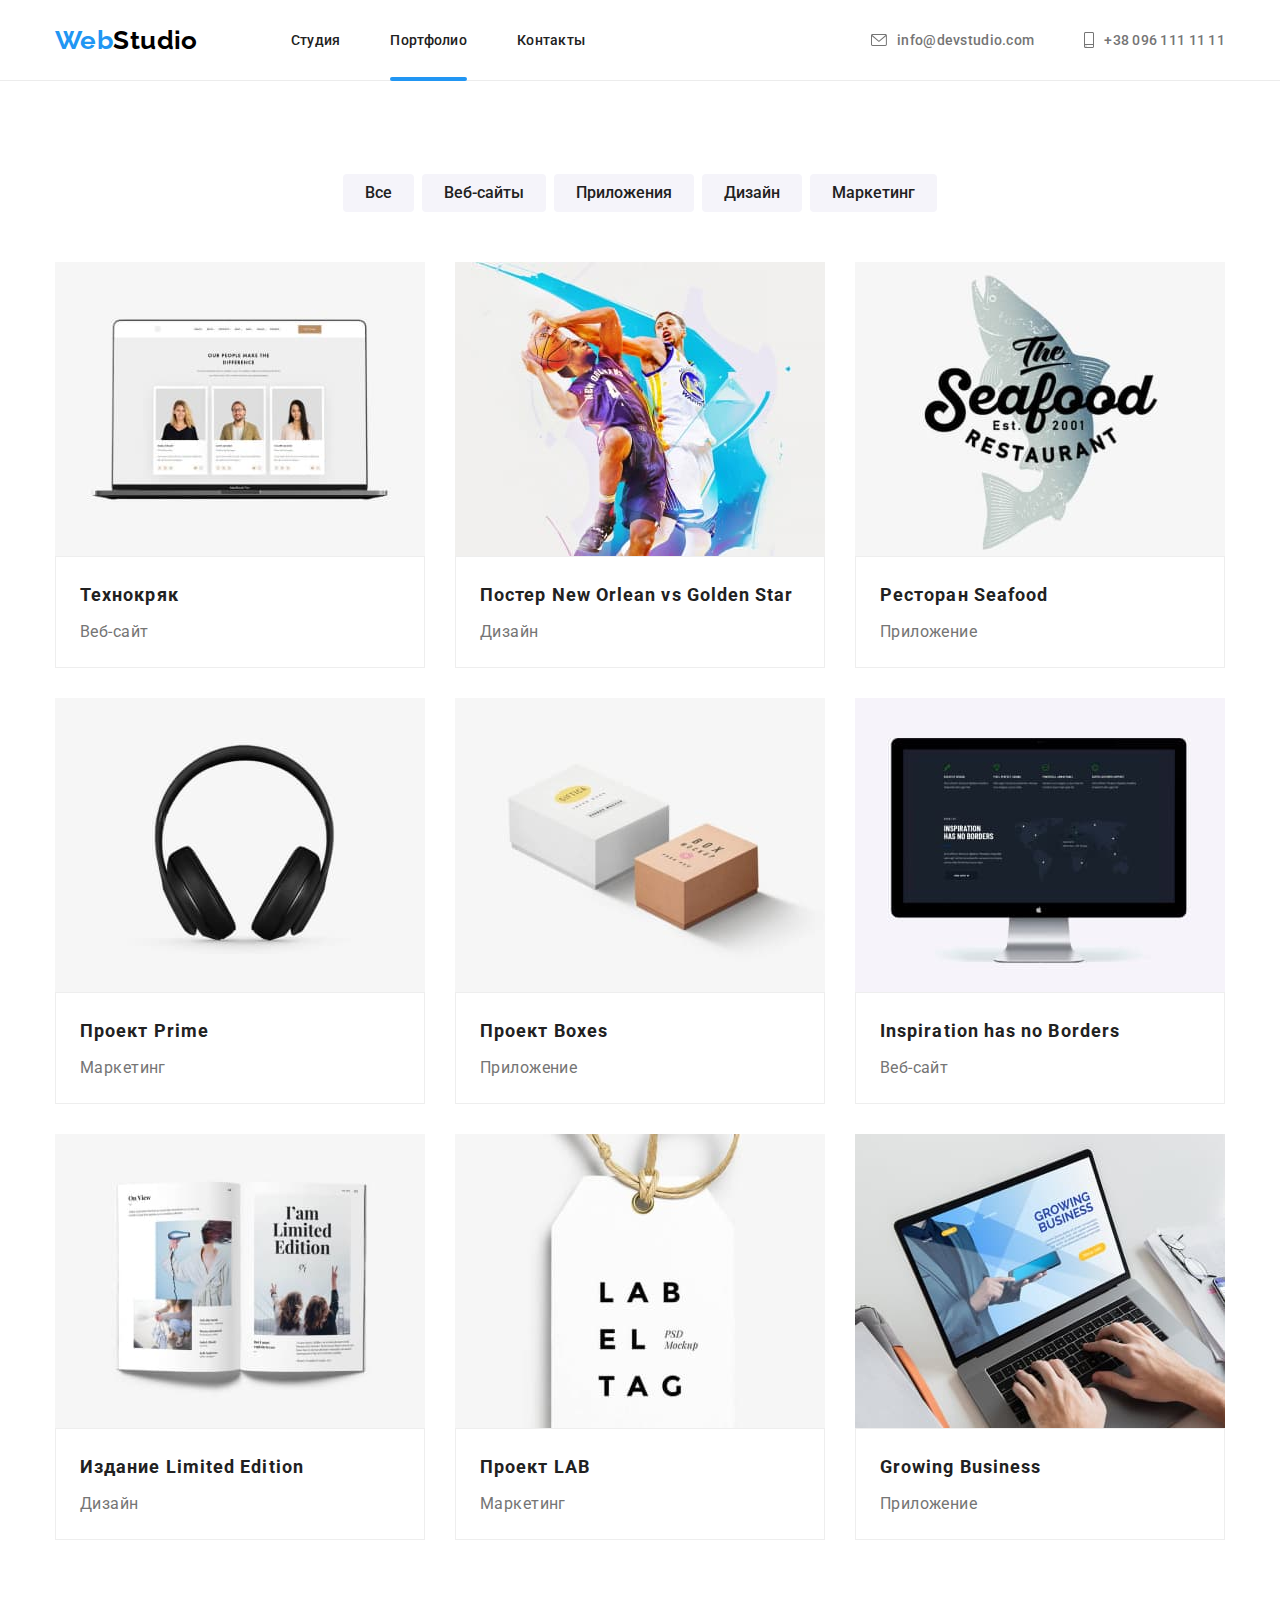
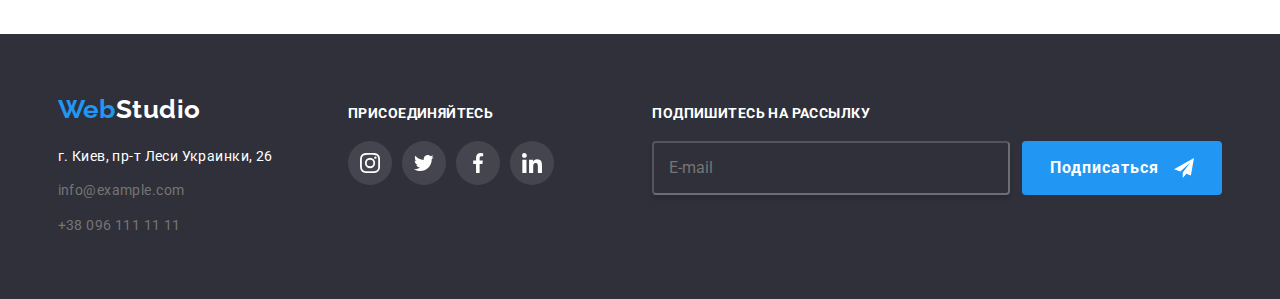
==== portfolio.html @ 6ae97735 "BEM" ====
<!DOCTYPE html>
<html lang="ru">

<head>
    <meta charset="UTF-8">
    <meta http-equiv="X-UA-Compatible" content="IE=edge">
    <meta name="viewport" content="width=device-width, initial-scale=1.0">
    <title>Портфолио</title>
    <link rel="preconnect" href="https://fonts.gstatic.com">
    <link
        href="https://fonts.googleapis.com/css2?family=Raleway:wght@700&family=Roboto:wght@400;500;700;900&display=swap"
        rel="stylesheet">
    <link rel="stylesheet"
        href="https://cdnjs.cloudflare.com/ajax/libs/modern-normalize/1.0.0/modern-normalize.min.css">
    <link rel="stylesheet" href="./css/styles.css">
</head>

<body>
    <!-- Шапка -->
    <header class="page-header">
        <div class="container page-header__container">
            <!-- Навигация -->
            <nav class="navigation">
                <!-- Логотип -->
                <a href="./index.html" class="link navigation__logo" lang="en">Web<span
                        class="navigation__logo--dark">Studio</span></a>
    
                <ul class="list navigation__list">
                    <li class="navigation__item"><a href="./index.html" class="link navigation__link">Студия</a></li>
                    <li class="navigation__item  navigation__item--current"><a href="./portfolio.html" class="link navigation__link navigation__link--curent">Портфолио</a></li>
                    <li class="navigation__item"><a href="#location" class="link navigation__link">Контакты</a></li>
                </ul>
            </nav>
    
            <ul class="list contacts">
                <li class="contacts__item">
                    <a href="mailto:info@devstudio.com" class="link contacts__link">
                        <svg class="contacts__icons" width="16" height="12">
                            <use href="./images/icons.svg#icon-envelope"></use>
                        </svg>
                        info@devstudio.com
                    </a>
                </li>
                <li class="contacts__item">
                    <a href="tel:+380961111111" class="link contacts__link">
                        <svg class="contacts__icons" width="10" height="16">
                            <use href="./images/icons.svg#icon-smartphone"></use>
                        </svg>
                        +38 096 111 11 11
                    </a>
                </li>
            </ul>
        </div>
    </header>


    <main>
        <!-- Секция проектов -->
        <Section class="section">
            <div class="container">
                <h1 class="section__title section__title--hidden">Наши проекты</h1>
                <ul class="list filter">
                    <li class="filter__item"><button type="button" class="filter__button">Все</button></li>
                    <li class="filter__item"><button type="button" class="filter__button">Веб-сайты</button></li>
                    <li class="filter__item"><button type="button" class="filter__button">Приложения</button></li>
                    <li class="filter__item"><button type="button" class="filter__button">Дизайн</button></li>
                    <li class="filter__item"><button type="button" class="filter__button">Маркетинг</button></li>
                </ul>

                <ul class="list projects">
                    <li class="projects__item">
                        <a href="#" class="link projects__link">
                            <div class="projects__container">
                                <div class="projects__card">
                                    <img class="foto" src="./images/portfolio/technokryak.jpg"
                                        alt="Веб-сайт на ноутбуке" width="370" />
                                    <div class="projects__description">
                                        <p class="projects__text">
                                            Технокряк это современная площадка распространения коронавируса. Компании
                                            используют эту
                                            платформу для цифрового шпионажа и атак на защищённые сервера конкурентов.
                                        </p>
                                    </div>
                                </div>
                                <div class="projects__presentation">
                                    <h2 class="projects__name">Технокряк</h2>
                                    <p class="projects__option">Веб-сайт</p>
                                </div>
                            </div>
                        </a>
                    </li>
                    <li class="projects__item">
                        <a href="#" class="link projects__link">
                            <div class="projects__container">
                                <div class="projects__card">
                                    <img class="foto" src="./images/portfolio/poster.jpg"
                                        alt="Два баскетболиста с мячом" width="370" />
                                    <div class="projects__description">
                                        <p class="projects__text">
                                            Задизайнили баскетбольный матч. Ну, и их сайт тоже.
                                        </p>
                                    </div>
                                </div>
                                <div class="projects__presentation">
                                    <h2 class="projects__name">Постер New Orlean vs Golden Star</h2>
                                    <p class="projects__option">Дизайн</p>
                                </div>
                            </div>
                        </a>
                    </li>
                    <li class="projects__item">
                        <a href="#" class="link projects__link">
                            <div class="projects__container">
                                <div class="projects__card">
                                    <img class="foto" src="./images/portfolio/restaurant-seafood.jpg"
                                        alt="Логотип ресторана с морепродуктами" width="370" />
                                    <div class="projects__description">
                                        <p class="projects__text">
                                            Суши. Любите суши? Нет? Мы тоже нет. Но приложение скачайте. Мы старались.
                                        </p>
                                    </div>
                                </div>
                                <div class="projects__presentation">
                                    <h2 class="projects__name">Ресторан Seafood</h2>
                                    <p class="projects__option">Приложение</p>
                                </div>
                            </div>
                        </a>
                    </li>
                    <li class="projects__item">
                        <a href="#" class="link projects__link">
                            <div class="projects__container">
                                <div class="projects__card">
                                    <img class="foto" src="./images/portfolio/project-prime.jpg" alt="Наушники"
                                        width="370" />
                                    <div class="projects__description">
                                        <p class="projects__text">
                                            Продаем наушники, музыку, звук, уши. Купите что-нибудь, пожалуйста!
                                        </p>
                                    </div>
                                </div>
                                <div class="projects__presentation">
                                    <h2 class="projects__name">Проект Prime</h2>
                                    <p class="projects__option">Маркетинг</p>
                                </div>
                            </div>
                        </a>
                    </li>
                    <li class="projects__item">
                        <a href="#" class="link projects__link">
                            <div class="projects__container">
                                <div class="projects__card">
                                    <img class="foto" src="./images/portfolio/project-boxes.jpg"
                                        alt="Две коробки, белая и коричневая" width="370" />
                                    <div class="projects__description">
                                        <p class="projects__text">
                                            Сортируем информацию по коробкам. Помогает при переезде. Также предлагаем
                                            услуги виртуальных грузчиков. Качайте наше приложение!
                                        </p>
                                    </div>
                                </div>
                                <div class="projects__presentation">
                                    <h2 class="projects__name">Проект Boxes</h2>
                                    <p class="projects__option">Приложение</p>
                                </div>
                            </div>
                        </a>
                    </li>
                    <li class="projects__item">
                        <a href="#" class="link projects__link">
                            <div class="projects__container">
                                <div class="projects__card">
                                    <img class="foto" src="./images/portfolio/inspiration-has-no-borders.jpg"
                                        alt="Веб-сайт на мониторе" width="370" />
                                    <div class="projects__description">
                                        <p class="projects__text">
                                            Тиндер для художников.
                                        </p>
                                    </div>
                                </div>
                                <div class="projects__presentation">
                                    <h2 class="projects__name">Inspiration has no Borders</h2>
                                    <p class="projects__option">Веб-сайт</p>
                                </div>
                            </div>
                        </a>
                    </li>
                    <li class="projects__item">
                        <a href="#" class="link projects__link">
                            <div class="projects__container">
                                <div class="projects__card">
                                    <img class="foto" src="./images/portfolio/limited-edition.jpg"
                                        alt="Открытая книга с изображениями" width="370" />
                                    <div class="projects__description">
                                        <p class="projects__text">
                                            Мы еще и печатаем. И печатаемся. Мы - лучшие, обращайтесь.
                                        </p>
                                    </div>
                                </div>
                                <div class="projects__presentation">
                                    <h2 class="projects__name">Издание Limited Edition</h2>
                                    <p class="projects__option">Дизайн</p>
                                </div>
                            </div>
                        </a>
                    </li>
                    <li class="projects__item">
                        <a href="#" class="link projects__link">
                            <div class="projects__container">
                                <div class="projects__card">
                                    <img class="foto" src="./images/portfolio/project-lab.jpg" alt="Бирка с логотипом"
                                        width="370" />
                                    <div class="projects__description">
                                        <p class="projects__text">
                                            Ребрендинг корпорации Амбрелла. Создаем вирусы с 1968 года. Культивируем
                                            зомби с новыми силами.
                                        </p>
                                    </div>
                                </div>
                                <div class="projects__presentation">
                                    <h2 class="projects__name">Проект LAB</h2>
                                    <p class="projects__option">Маркетинг</p>
                                </div>
                            </div>
                        </a>
                    </li>
                    <li class="projects__item">
                        <a href="#" class="link projects__link">
                            <div class="projects__container">
                                <div class="projects__card">
                                    <img class="foto" src="./images/portfolio/growing-business.jpg"
                                        alt="Печатающие руки на клавиатуре ноутбука" width="370" />
                                    <div class="projects__description">
                                        <p class="projects__text">
                                            Взращиваем бизнес. Поливаем, удобряем, пропалываем. Предлагаем весь пакет
                                            услуг по выращиванию бизнесов разных уровней сложности.
                                        </p>
                                    </div>
                                </div>
                                <div class="projects__presentation">
                                    <h2 class="projects__name">Growing Business</h2>
                                    <p class="projects__option">Приложение</p>
                                </div>
                            </div>
                        </a>
                    </li>
                </ul>
            </div>
        </Section>
    </main>

<!-- Подвал -->
<footer class="address">
    <div class="container address__container">
        <div>
            <!-- Логотип -->
            <a href="./index.html" class="address__logo address__logo--margin link" lang="en">Web<span
                    class="address__logo--light">Studio</span></a>
            <!-- Контактная информация -->
            <ul class="list address__list">
                <li class="address__item">
                    <address id="location" class="address__location">г. Киев, пр-т Леси Украинки, 26</address>
                </li>
                <li class="address__item"><a href="mailto:info@example.com"
                        class="link address__contacts">info@example.com</a></li>
                <li class="address__item"><a href="tel:+380961111111" class="link address-contacts">+38 096 111 11
                        11</a></li>
            </ul>
        </div>
        <!-- ссылки на соц-сети -->
        <div class="social-media">
            <h2 class="social-media__title">Присоединяйтесь</h2>
            <ul class="list social-web">
                <li>
                    <a href="#" class="link social-web__account social-web__account--our-media">
                        <svg class="social-web__logo">
                            <use href="./images/icons.svg#icon-instagram"></use>
                        </svg>
                    </a>
                </li>
                <li>
                    <a href="#" class="link social-web__account social-web__account--our-media">
                        <svg class="social-web__logo">
                            <use href="./images/icons.svg#icon-twitter"></use>
                        </svg>
                    </a>
                </li>
                <li>
                    <a href="#" class="link social-web__account social-web__account--our-media">
                        <svg class="social-web__logo">
                            <use href="./images/icons.svg#icon-facebook"></use>
                        </svg>
                    </a>
                </li>
                <li>
                    <a href="#" class="link social-web__account social-web__account--our-media">
                        <svg class="social-web__logo">
                            <use href="./images/icons.svg#icon-linkedin"></use>
                        </svg>
                    </a>
                </li>
            </ul>
        </div>
        <!-- подписаться -->
        <div class="our-mail">
            <h2 class="our-mail__title">Подпишитесь на рассылку</h2>
            <div class="our-mail__form">
                <input type="email" name="email-input" class="our-mail__input" placeholder="E-mail">
                <button type="submit" class="our-mail__button">Подписаться
                    <svg class="social-web__logo" width="24" height="24">
                        <use href="./images/icons.svg#icon-send"></use>
                    </svg>
                </button>
            </div>
        </div>
    </div>
</footer>
</body>

</html>
---- css/styles.css ----
:root {
  --primary-text-color: #757575;
  --title-text-color: #212121;
  --accent-text-color: #2196f3;
  --accent-page-color: #2f303a;
  --background-hero: #c4c4c4;
  --icons-color: #afb1b8;
  --white: rgba(255, 255, 255);
  --black: #000000;
  --button-color: #f5f4fa;
  --alpha-text: rgba(255, 255, 255, 0.6);
  --alpha-border: rgba(255, 255, 255, 0.3);
  --social-link-bg: rgba(255, 255, 255, 0.1);
  --border-color: #ececec;
  --button-hover-color: #188ce8;
  --border-card: #eeeeee;
  --color-overlay: rgba(47, 48, 58, 0.8);
  --background: rgba(0, 0, 0, 0.2);
  --close-border: rgba(0, 0, 0, 0.1);
  --input-border: rgba(33, 33, 33, 0.2);
  --color-card-overlay: rgba(33, 150, 243, 0.9);
  --shadow-team-card: 0px 1px 3px rgba(0, 0, 0, 0.12), 0px 1px 1px rgba(0, 0, 0, 0.14),
    0px 2px 1px rgba(0, 0, 0, 0.2);
  --shadow-button: 0px 4px 4px rgba(0, 0, 0, 0.15);
  --shadow-project: 0px 1px 1px rgba(0, 0, 0, 0.12), 0px 4px 4px rgba(0, 0, 0, 0.06),
    1px 4px 6px rgba(0, 0, 0, 0.16);
  --shadow-filter: 0px 3px 1px rgba(0, 0, 0, 0.1), 0px 1px 2px rgba(0, 0, 0, 0.08),
    0px 2px 2px rgba(0, 0, 0, 0.12);
  --modal-shadow: 0px 1px 3px rgba(0, 0, 0, 0.12), 0px 1px 1px rgba(0, 0, 0, 0.14),
    0px 2px 1px rgba(0, 0, 0, 0.2);
  --color-placeholder: rgba(117, 117, 117, 0.5);
}
/* СТИЛИ ДЛЯ ВСЕГО САЙТА */
body {
  color: var(--primary-text-color);
  font-family: Roboto, sans-serif;
  font-style: normal;
  font-weight: 400;
  font-size: 14px;
  line-height: 1.846;
  letter-spacing: 0.03em;
}

.container {
  width: 1200px;
  padding-left: 15px;
  padding-right: 15px;
  margin: 0 auto;
}

.section {
  padding-top: 94px;
  padding-bottom: 94px;
}
/* стили для ссылок */
.link {
  color: inherit;
  text-decoration: none;

  transition: color 250ms cubic-bezier(0.4, 0, 0.2, 1);
}

.link:hover,
.link:focus,
.link:active {
  color: var(--accent-text-color);
}
/* убираем маркировку списков */
.list {
  list-style: none;
  padding: 0;
  margin: 0;
}
/* задаем картинкам свойство блочных элементов */
.foto {
  display: block;
  max-width: 100%;
  height: auto;
}
/* страница студии */
/* шапка */
.page-header {
  background-color: var(--white);
  border-bottom: 1px solid var(--border-color);
}
.page-header__container,
.navigation {
  display: flex;
  align-items: center;
}
/* логотип */
.navigation__logo,
.address__logo {
  color: var(--accent-text-color);
  font-family: Raleway, sans-serif;
  font-size: 26px;
  font-weight: 700;
  line-height: 1.192;
}

.navigation__logo--dark {
  color: var(--black);
}

/* навигация и контакты */
.navigation__list {
  display: flex;
  margin-left: 93px;
}

.navigation__item:not(:first-child),
.contacts__item:not(:first-child) {
  margin-left: 50px;
}

.contacts {
  display: flex;
  margin-left: auto;
}

.navigation__link,
.contacts__link {
  font-weight: 500;
  font-size: 14px;
  line-height: 1.142;
  letter-spacing: 0.02em;
}

.navigation__link {
  display: block;
  padding-top: 32px;
  padding-bottom: 32px;

  color: var(--title-text-color);
}

.contacts__link {
  display: flex;
  align-items: center;
  padding-top: 32px;
  padding-bottom: 32px;

  color: var(--primary-text-color);
}

.contacts__icons {
  display: flex;
  margin-right: 10px;
  fill: currentColor;
}

/* подчеркиваниеи выделение страницы, на которой находится пользователь */

.navigation__link--curent:visited {
  color: var(--accent-text-color);
}

.navigation__item {
  position: relative;
}

.navigation__item--current::after {
  position: absolute;
  bottom: 0;
  margin-bottom: -1px;

  content: '';
  background-color: var(--accent-text-color);
  height: 4px;
  width: 100%;
  border-radius: 2px;
}

/* секция hero */
.hero {
  padding-top: 200px;
  padding-bottom: 200px;

  background-color: var(--background-hero);
  background-image: linear-gradient(to right, rgba(47, 48, 58, 0.4), rgba(47, 48, 58, 0.4)),
    url(../images/background.jpg);
  margin-left: auto;
  margin-right: auto;
  min-height: 600px;
  max-width: 1600px;
  background-repeat: no-repeat;
  background-position: center;
  background-size: cover;
}

.hero__container {
  display: flex;
  flex-direction: column;
  align-items: center;
}

/* заголовок */
.hero__title {
  color: var(--white);
  font-weight: 900;
  font-size: 44px;
  line-height: 1.364;
  text-align: center;
  letter-spacing: 0.06em;
  text-transform: uppercase;
  margin-top: 0;
  margin-bottom: 30px;
}

/* центрируем текст */
.section__title {
  text-align: center;
}

/* кнопка "заказать услугу */
.hero__button,
.modal__submit-button {
  background-color: var(--accent-text-color);
  color: var(--white);
  font-family: inherit;
  font-weight: 700;
  font-size: 16px;
  line-height: 1.875;
  letter-spacing: 0.06em;
  border: 0;
  border-radius: 4px;
  padding: 10px 32px;
  cursor: pointer;
  box-shadow: none;

  transition: background-color 250ms cubic-bezier(0.4, 0, 0.2, 1),
    box-shadow 250ms cubic-bezier(0.4, 0, 0.2, 1);
}

.hero__button:hover,
.hero__button:focus,
.modal__submit-button:hover,
.modal__submit-button:focus {
  background-color: var(--button-hover-color);
  box-shadow: var(--shadow-button);
}

/* секция особенности */

/* скрытый заголовок */
.section__title--hidden:not(:focus):not(:active) {
  width: 1px;
  height: 1px;
  margin: -1px;
  border: 0;
  padding: 0;
  white-space: nowrap;
  clip-path: inset(100%);
  clip: rect(0 0 0 0);
  overflow: hidden;
}

.features {
  display: flex;
}

.features__item:not(:first-child) {
  margin-left: 30px;
}

.features__background {
  height: 120px;
  background-color: var(--button-color);
  display: flex;
  align-items: center;
  justify-content: center;
  margin-bottom: 30px;
}

.features__icon {
  width: 70px;
}

/* цвет выделенного текста*/
.features__name,
.section__title,
.team__member,
.projects__name {
  color: var(--title-text-color);
}

/* заголовки особенностей*/
.features__name {
  font-weight: 700;
  font-size: 14px;
  line-height: 1.142;
  text-transform: uppercase;
  margin-top: 0;
  margin-bottom: 10px;
}

/* текст особенностей */
.features__text {
  font-size: 14px;
  line-height: 1.714;
  margin: 0;
}

/* секция скиллов */
.skills {
  padding-top: 0;
}

.section__title {
  font-weight: 700;
  font-size: 36px;
  line-height: 1.167;
  margin-top: 0;
  margin-bottom: 50px;
  padding-top: 0;
}

.skills__list {
  display: flex;
  justify-content: space-between;
}

.skills__item {
  position: relative;
}

.skills__kind-of-app {
  position: absolute;
  bottom: 0;
  display: flex;
  justify-content: center;
  align-items: center;
  width: 100%;
  height: 70px;
  background-color: var(--color-overlay);
}

.skills__text {
  color: var(--white);
  font-weight: 700;
  font-size: 14px;
  line-height: 1.142;
  letter-spacing: 0.03em;
  text-transform: uppercase;
}

/* секция наша команда*/
.team {
  background-color: var(--button-color);
}

.team__title {
  margin-bottom: 50px;
}

.team__cards {
  display: flex;
  flex-direction: column;
}

.team__list,
.social-web,
.clientage {
  display: flex;
  justify-content: space-between;
}

.team__card {
  background-color: var(--white);
  box-shadow: var(--shadow-team-card);
  border-radius: 0px 0px 4px 4px;
}

.team__member-card {
  padding: 30px;
}

.team__profession,
.team__member {
  font-size: 16px;
  line-height: 1.187;
  text-align: center;
}

.team__member {
  font-weight: 500;
  margin-top: 0;
  margin-bottom: 10px;
}

.team__profession {
  margin-top: 0;
  margin-bottom: 16px;
}

/* ссылки на соц-сети сотрудников */

.social-web__account {
  display: flex;
  justify-content: center;
  align-items: center;
  height: 44px;
  width: 44px;
  border-radius: 50%;
  color: var(--icons-color);

  transition: background-color 250ms cubic-bezier(0.4, 0, 0.2, 1),
    color 250ms cubic-bezier(0.4, 0, 0.2, 1);
}

.social-web__logo {
  width: 20px;
  height: 20px;
  fill: currentColor;
}

.social-web__account:hover,
.social-web__account:focus {
  background-color: var(--accent-text-color);
  color: var(--white);
}

/* наши клиенты */

.client {
  display: flex;
  align-items: center;
  justify-content: center;
  border: 1px solid var(--icons-color);
  width: 170px;
  height: 92px;
  color: var(--icons-color);

  transition: border 250ms cubic-bezier(0.4, 0, 0.2, 1), color 250ms cubic-bezier(0.4, 0, 0.2, 1);
}

.client__icon {
  fill: currentColor;
}

.client:hover,
.client:focus {
  border: 1px solid var(--accent-text-color);
  color: var(--accent-text-color);
}

/* подвал */
.address {
  background-color: var(--accent-page-color);
  padding-top: 60px;
  padding-bottom: 60px;
}

.address__logo--margin {
  display: block;
  margin-bottom: 20px;
}

.address__logo--light {
  color: var(--white);
}

.address__container {
  display: flex;
  align-items: baseline;
  justify-content: space-around;
}

.address__item:not(:last-child) {
  margin-bottom: 9px;
}

.address__location,
.address__contacts {
  font-style: normal;
  font-size: 14px;
  line-height: 1.714;
}

.address__location {
  color: var(--white);
}

.address__contacts {
  color: var(--alpha);
}

/* ссылки на соц-сети */

.social-media {
  width: 206px;
  margin-left: 70px;
}

.social-media__title,
.our-mail__title {
  color: var(--white);
  margin-top: 0;
  margin-bottom: 20px;
  font-weight: 700;
  font-size: 14px;
  line-height: 1.142;
  text-transform: uppercase;
}

.social-web__account--our-media {
  background-color: var(--social-link-bg);
  color: var(--white);
}

.our-mail {
  width: 570px;
  margin-left: 93px;
}

.our-mail__form {
  display: flex;
}

.our-mail__input {
  width: 358px;
  margin-right: 12px;
  border-radius: 4px;
  padding: 15px;

  font-size: 16px;
  line-height: 1.25;

  color: var(--alpha);
  border-color: var(--alpha-border);
  background-color: var(--accent-page-color);
  box-shadow: 0px 4px 4px rgba(0, 0, 0, 0.15);
}

.our-mail__button {
  display: flex;
  justify-content: space-between;
  align-items: center;
  padding: 10px 28px;
  width: 200px;

  font-family: inherit;
  font-weight: 700;
  font-size: 16px;
  line-height: 1.875;
  letter-spacing: 0.06em;

  border-radius: 4px;
  color: var(--white);
  background-color: var(--accent-text-color);
  border: 0;
  box-shadow: none;

  transition: box-shadow 250ms cubic-bezier(0.4, 0, 0.2, 1);
}

.our-mail__button:hover,
.our-mail__button:focus {
  box-shadow: var(--shadow-button);
  cursor: pointer;
}

/* страница портфолио */

/* кнопки */
.filter {
  display: flex;
  justify-content: center;
  margin-bottom: 50px;
}

.filter__item:not(:first-child) {
  margin-left: 8px;
}

.filter__button {
  color: var(--title-text-color);
  background-color: var(--button-color);
  font-family: inherit;
  font-weight: 500;
  font-size: 16px;
  line-height: 1.625;
  text-align: center;
  border: 0;
  border-radius: 4px;
  padding: 6px 22px;
  cursor: pointer;

  transition: background-color 250ms cubic-bezier(0.4, 0, 0.2, 1),
    color 250ms cubic-bezier(0.4, 0, 0.2, 1), box-shadow 250ms cubic-bezier(0.4, 0, 0.2, 1);
}

.filter__button:hover,
.filter__button:focus {
  background-color: var(--accent-text-color);
  color: var(--white);
  box-shadow: var(--shadow-filter);
}

.projects {
  display: flex;
  flex-wrap: wrap;
  margin-left: -30px;
  margin-top: -30px;
}

.projects__item {
  flex-basis: calc(100% / 3 - 30px);

  margin-left: 30px;
  margin-top: 30px;
}

.projects__container {
  transition: box-shadow 250ms cubic-bezier(0.4, 0, 0.2, 1),
    cursor 250ms cubic-bezier(0.4, 0, 0.2, 1);
}

.projects__link:hover .projects__container,
.projects__link:focus .projects__container {
  box-shadow: var(--shadow-project);
  cursor: pointer;
}

.projects__presentation {
  border: 1px solid var(--border-card);
  background-color: var(--white);
  padding: 20px 24px;
}

.projects__name {
  font-weight: 700;
  font-size: 18px;
  line-height: 2;
  letter-spacing: 0.06em;
  margin-top: 0;
  margin-bottom: 4px;
}

.projects__option {
  font-size: 16px;
  line-height: 1.875;
  margin-top: 0;
  margin-bottom: 0;
  color: var(--primary-text-color);
}

.projects__card {
  position: relative;
  overflow: hidden;
}

.projects__description {
  position: absolute;
  top: 0;
  left: 0;
  width: 100%;
  height: 100%;
  padding: 63px 24px;
  background-color: var(--color-card-overlay);

  opacity: 0;
  transform: translateY(100%);

  transition: transform 250ms cubic-bezier(0.4, 0, 0.2, 1),
    opacity 250ms cubic-bezier(0.4, 0, 0.2, 1);
}

.projects__link:hover .projects__description,
.projects__link:focus .projects__description {
  overflow: auto;
  opacity: 1;
  transform: translateY(0);
}

.projects__text {
  font-size: 18px;
  line-height: 1.556;
  color: var(--white);
}

.backdrop {
  position: fixed;
  top: 0;
  left: 0;
  width: 100%;
  height: 100%;
  background-color: var(--background);
  opacity: 1;

  transition: opacity 250ms cubic-bezier(0.4, 0, 0.2, 1);
}

.backdrop.is-hidden {
  opacity: 0;
  pointer-events: none;
}

.backdrop.is-hidden .modal {
  transform: translate(-50%, -50%) scale(0.8);
}

.modal {
  position: absolute;
  top: 50%;
  left: 50%;
  transform: translate(-50%, -50%) scale(1);
  width: 528px;
  border-radius: 4px;
  padding: 40px;
  background-color: var(--white);
  box-shadow: var(--modal-shadow);

  transition: tranform 250ms cubic-bezier(0.4, 0, 0.2, 1);
}

.modal__button {
  position: absolute;
  top: 8px;
  right: 8px;
}

.close {
  display: flex;
  align-items: center;
  justify-content: center;
  width: 30px;
  height: 30px;
  border-radius: 50%;
  border: 1px solid var(--close-border);
  background-color: var(--white);

  transition: background-color 250ms cubic-bezier(0.4, 0, 0.2, 1),
    fill 250ms cubic-bezier(0.4, 0, 0.2, 1);
}

.close:hover,
.close:focus {
  cursor: pointer;
  fill: var(--accent-text-color);
}

.form {
  position: relative;
  display: flex;
  flex-direction: column;
}

.form__list:last-child {
  margin-bottom: 20px;
}

.form__item {
  display: flex;
  flex-direction: column;
  font-size: 12px;
  line-height: 1.167;
  letter-spacing: 0.01em;
}

.form__item:not(:last-child) {
  margin-bottom: 10px;
}

.form__icon-position {
  position: relative;
}

.form__user-text {
  height: 40px;
  width: 100%;
  padding: 12px 11px;
  padding-left: 42px;
  border: 1px solid var(--input-border);
  border-radius: 4px;
}

.form__icon {
  position: absolute;
  top: 50%;
  left: 12px;
  transform: translateY(-50%);
}

.form__comment {
  height: 120px;
  padding: 12px 16px;
  border: 1px solid var(--input-border);
  border-radius: 4px;
  resize: none;
}

.form__comment::placeholder {
  color: var(--color-placeholder);
  font-size: 14px;
  line-height: 1.142;
  letter-spacing: 0.01em;
}

.form__user-text:focus,
.form__user-text:hover,
.form__comment:focus,
.form__comment:hover {
  cursor: pointer;
  border-color: var(--accent-text-color);
  outline: none;
}

.form__user-text:focus + .form__icon,
.form__user-text:hover + .form__icon {
  fill: var(--accent-text-color);
}

.form__title {
  margin-top: 0;
  margin-bottom: 12px;
  font-weight: 700;
  font-size: 20px;
  line-height: 1.15;
  text-align: center;
  letter-spacing: 0.03em;
  color: var(--title-text-color);
}

.form-button {
  padding: 10px 55px;
  box-shadow: var(--shadow-button);
}

.agreement {
  display: flex;
  align-items: center;
  justify-content: center;
  margin-bottom: 30px;
  font-size: 14px;
  line-height: 1.714;
  letter-spacing: 0.03em;
  cursor: pointer;
}

.agreement__checkbox {
  position: absolute;
  width: 1px;
  height: 1px;
  margin: -1px;
  border: 0;
  padding: 0;
  clip: rect(0 0 0 0);
  overflow: hidden;
}

.agreement__icon {
  display: inline-block;
  margin-right: 7px;

  border: 2px solid var(--title-text-color);
  border-radius: 2px;
  background-color: var(--white);
  background-origin: border-box;

  transition: background-color 250ms cubic-bezier(0.4, 0, 0.2, 1);
}

.agreement__checkbox:checked ~ .agreement__icon {
  background-color: var(--accent-text-color);
  border-color: var(--accent-text-color);
}

.agreement__link {
  text-decoration-line: underline;
  color: var(--accent-text-color);
  font-size: 14px;
  line-height: 1.714;
  letter-spacing: 0.03em;
}

.modal__form-submit {
  display: flex;
  align-content: center;
  justify-content: center;
}
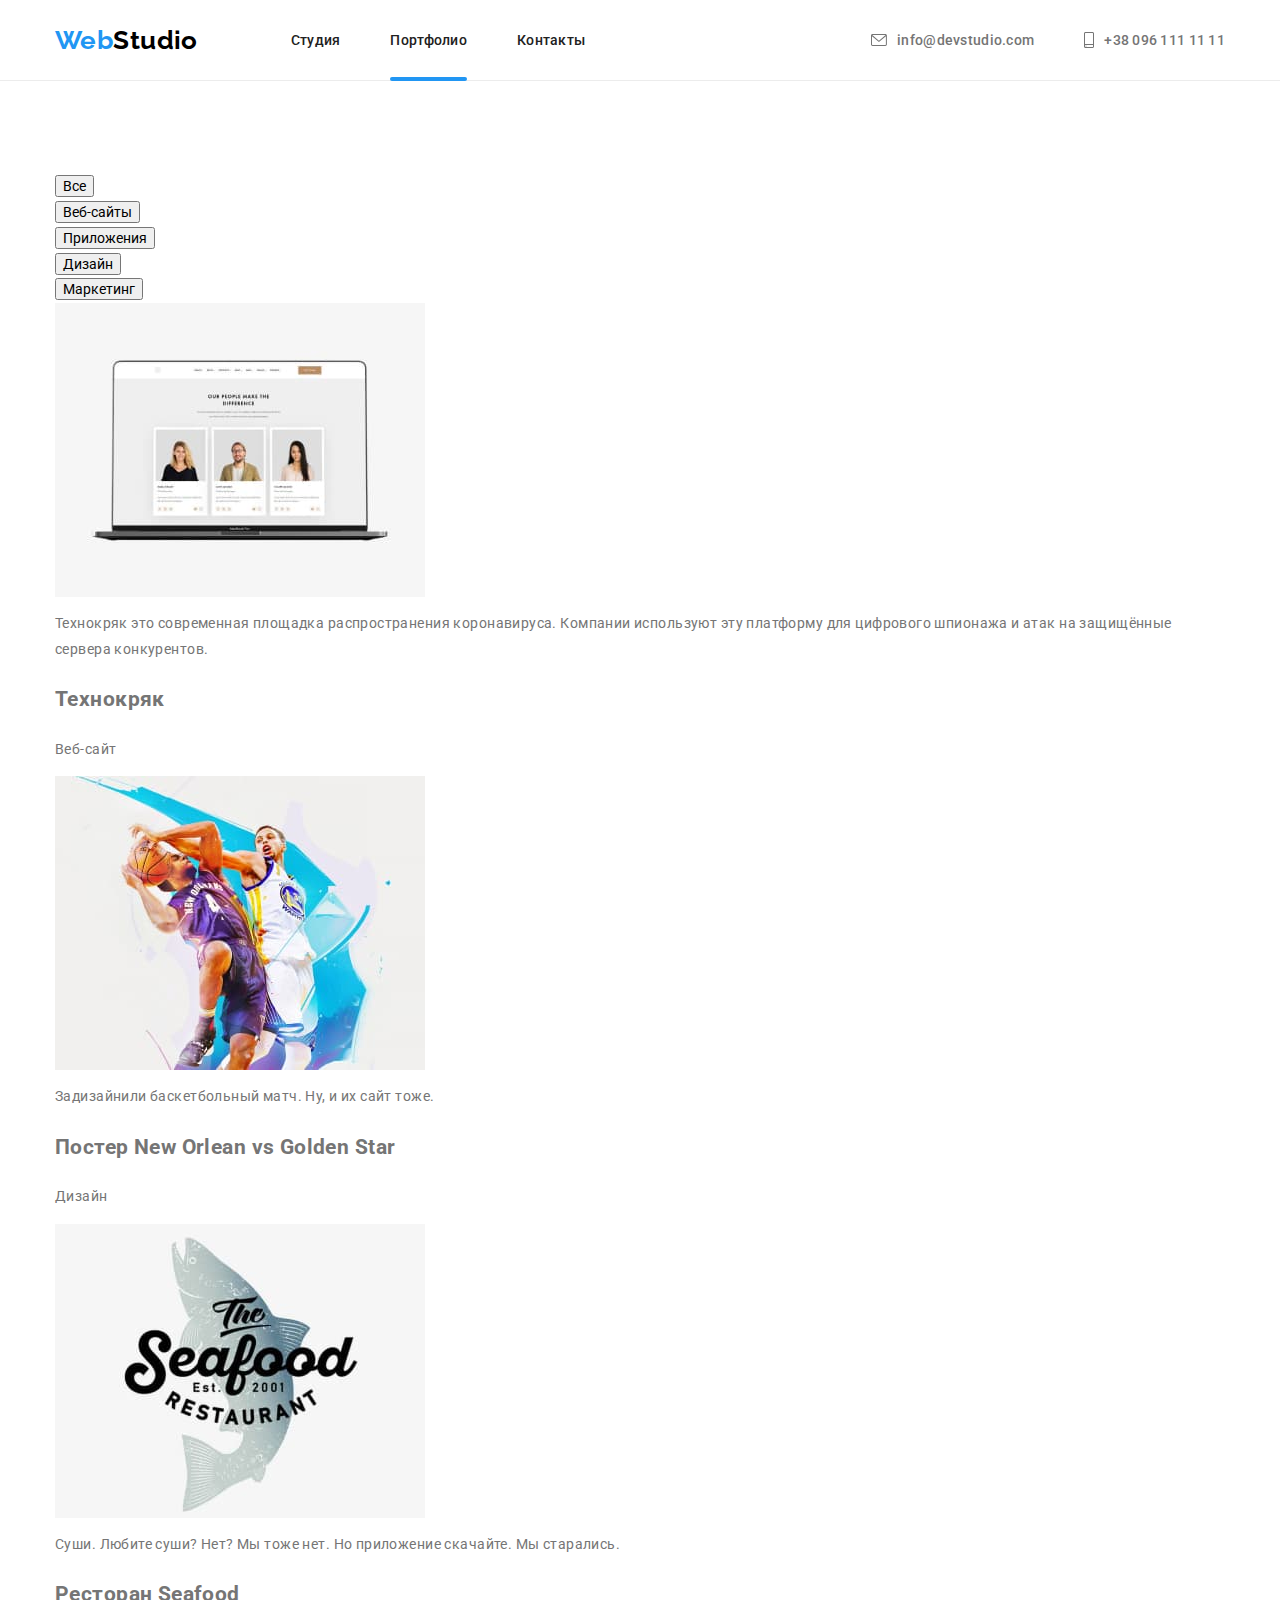
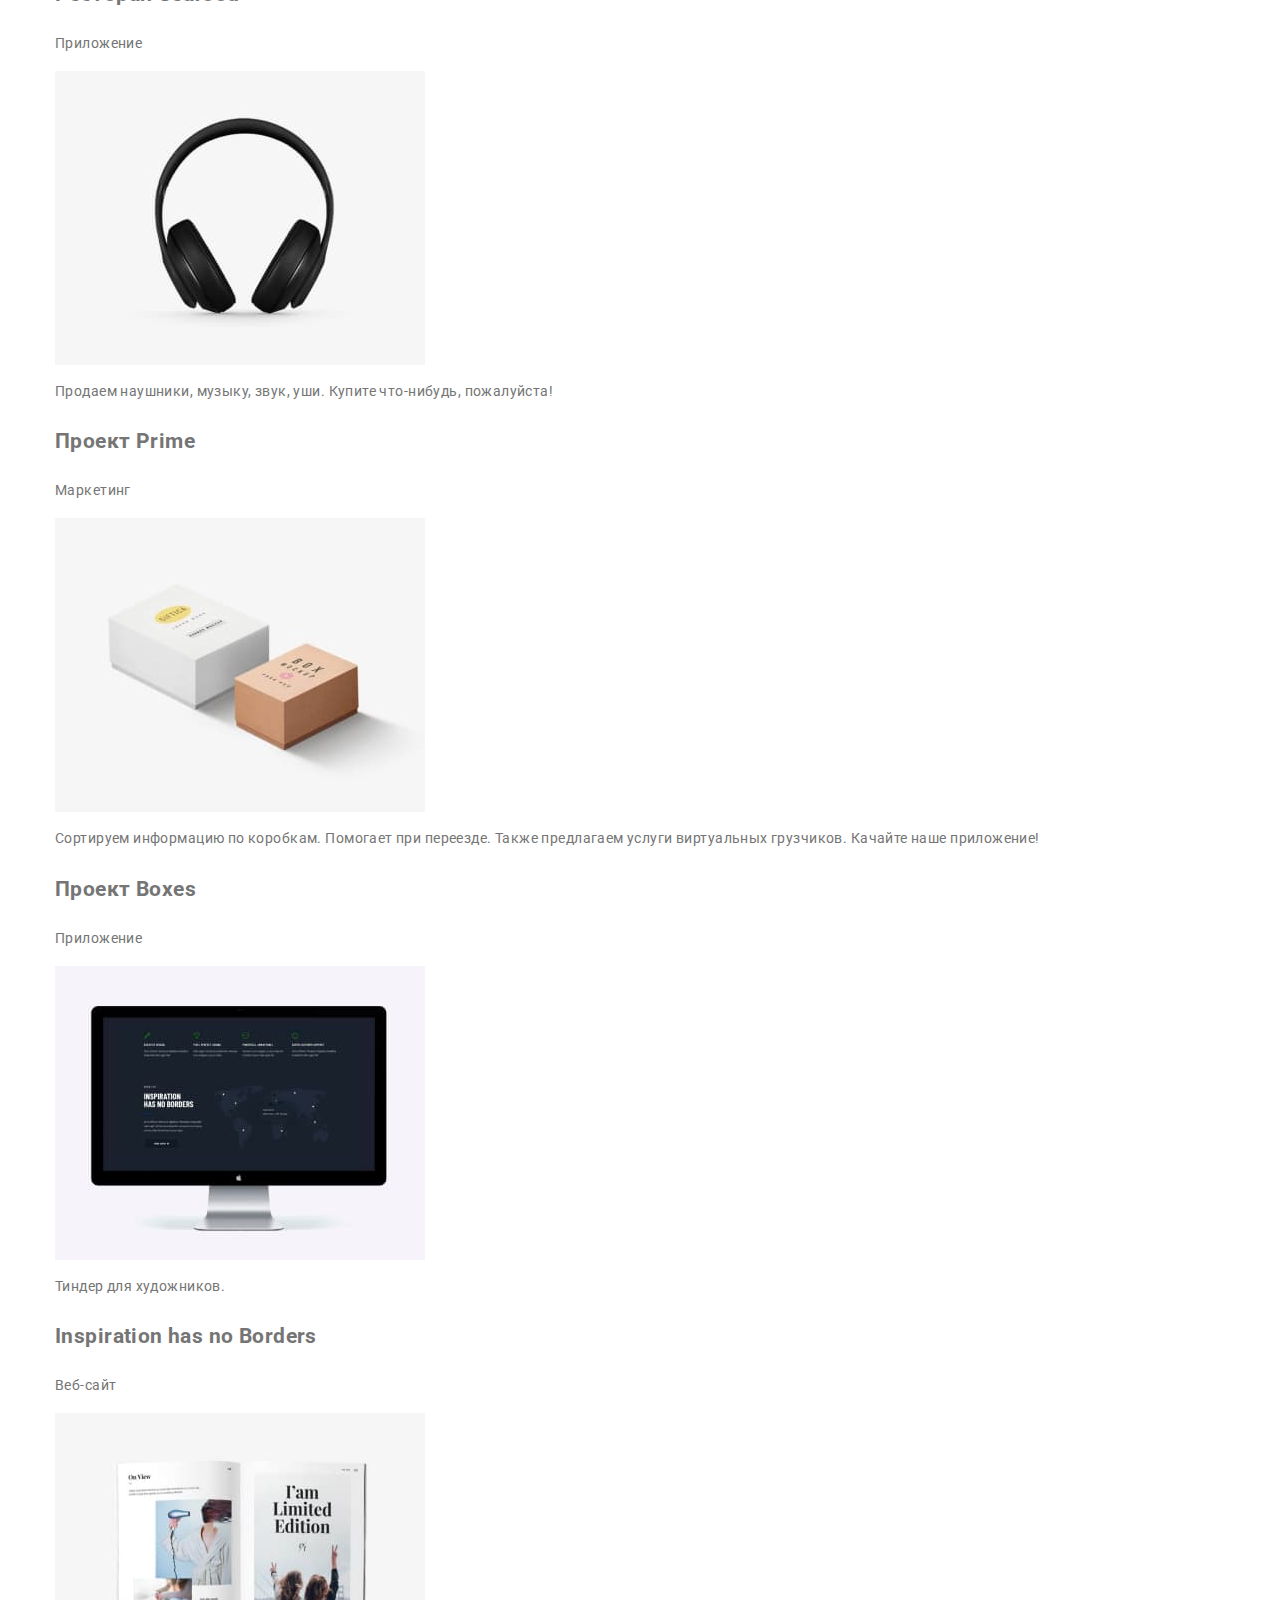
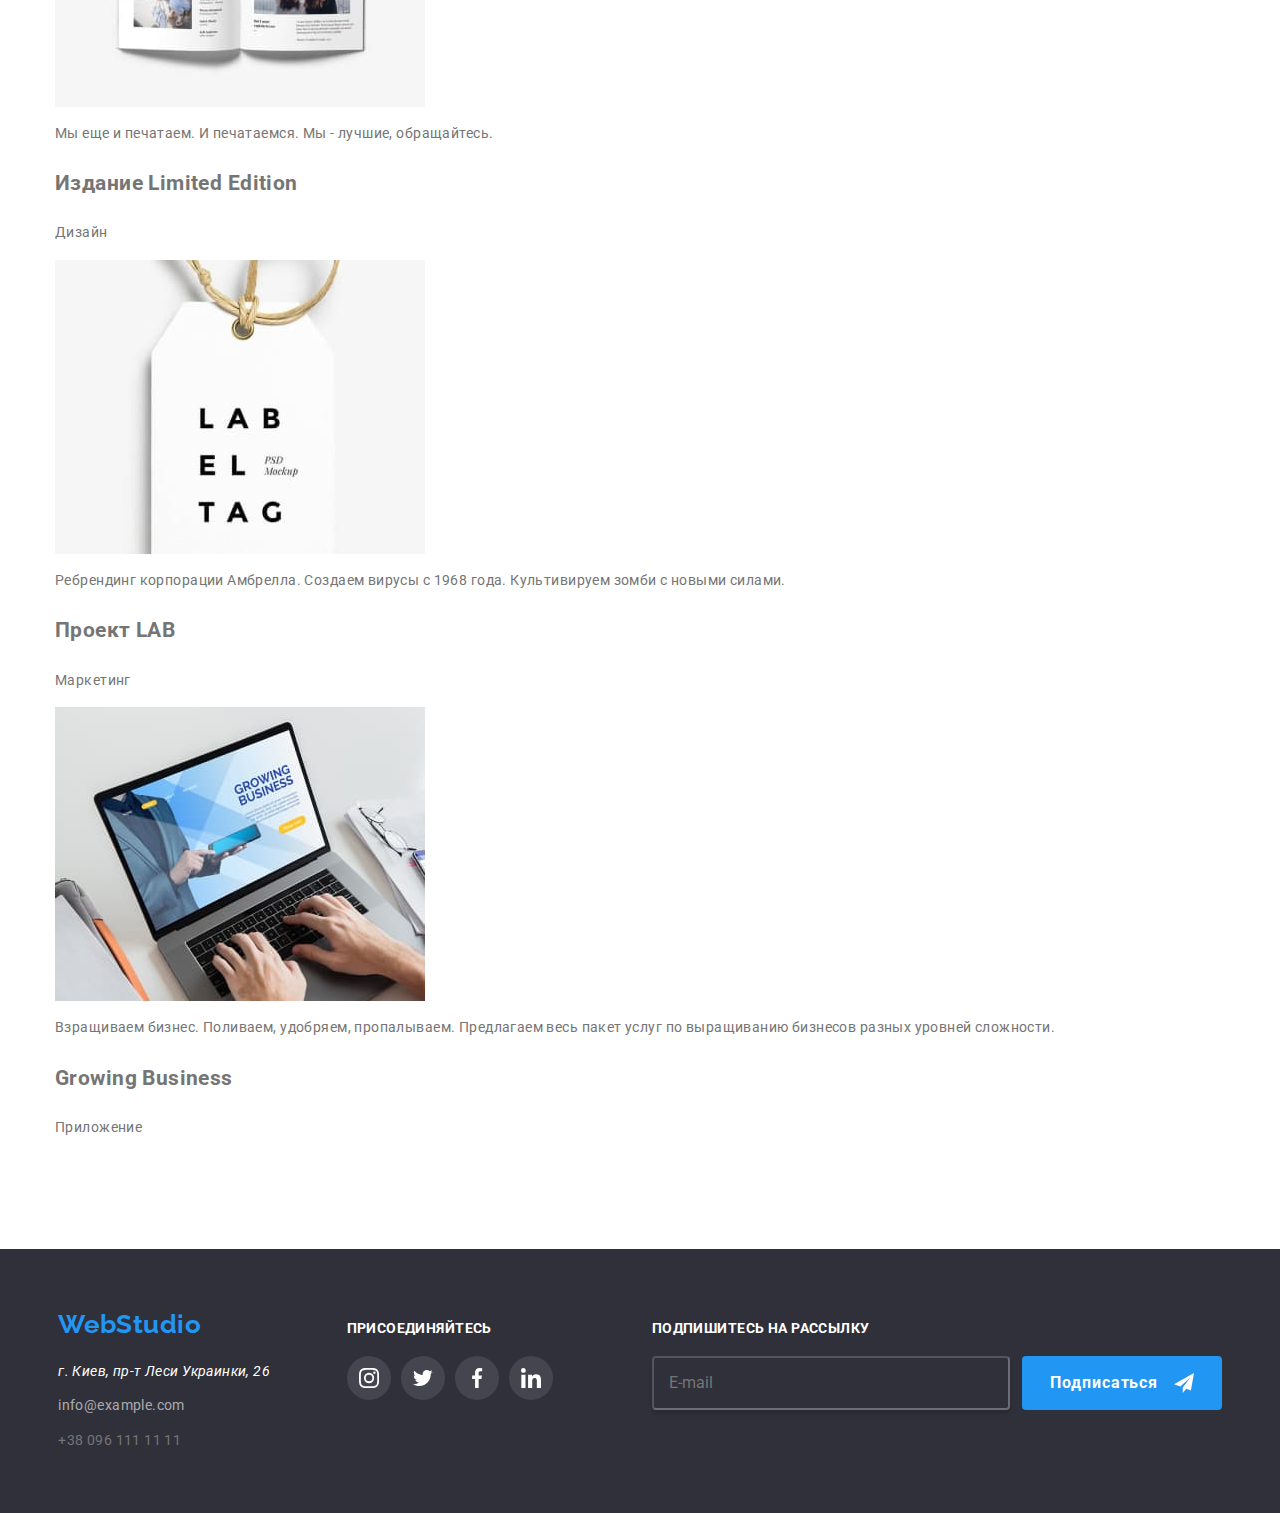
==== commit cd154e92: "sass_index" ====
--- a/portfolio.html
+++ b/portfolio.html
@@ -12,7 +12,7 @@
         rel="stylesheet">
     <link rel="stylesheet"
         href="https://cdnjs.cloudflare.com/ajax/libs/modern-normalize/1.0.0/modern-normalize.min.css">
-    <link rel="stylesheet" href="./css/styles.css">
+    <link rel="stylesheet" href="./css/main.min.css">
 </head>
 
 <body>
--- a/css/main.min.css
+++ b/css/main.min.css
@@ -0,0 +1,2 @@
+.hero__button{background-color:#2196f3;color:#fff;font-family:inherit;font-weight:700;font-size:16px;line-height:1.875;letter-spacing:0.06em;border:0;border-radius:4px;padding:10px 32px;cursor:pointer;-webkit-box-shadow:none;box-shadow:none;-webkit-transition:background-color 250ms cubic-bezier(0.4, 0, 0.2, 1),-webkit-box-shadow 250ms cubic-bezier(0.4, 0, 0.2, 1);transition:background-color 250ms cubic-bezier(0.4, 0, 0.2, 1),-webkit-box-shadow 250ms cubic-bezier(0.4, 0, 0.2, 1);transition:background-color 250ms cubic-bezier(0.4, 0, 0.2, 1),box-shadow 250ms cubic-bezier(0.4, 0, 0.2, 1);transition:background-color 250ms cubic-bezier(0.4, 0, 0.2, 1),box-shadow 250ms cubic-bezier(0.4, 0, 0.2, 1),-webkit-box-shadow 250ms cubic-bezier(0.4, 0, 0.2, 1)}body{color:#757575;font-family:Roboto,sans-serif;font-style:normal;font-weight:400;font-size:14px;line-height:1.846;letter-spacing:0.03em}.container{width:1200px;padding-left:15px;padding-right:15px;margin:0 auto}.section{padding-top:94px;padding-bottom:94px}.link{color:inherit;text-decoration:none;-webkit-transition:color 250ms cubic-bezier(0.4, 0, 0.2, 1);transition:color 250ms cubic-bezier(0.4, 0, 0.2, 1)}.link:hover,.link:focus,.link:active{color:#2196f3}.list{list-style:none;padding:0;margin:0}.foto{display:block;max-width:100%;height:auto}.section__title{text-align:center;color:#212121}.page-header{background-color:#fff;border-bottom:1px solid #ececec}.page-header__container{display:-webkit-box;display:-ms-flexbox;display:flex;-webkit-box-align:center;-ms-flex-align:center;align-items:center}.navigation{display:-webkit-box;display:-ms-flexbox;display:flex;-webkit-box-align:center;-ms-flex-align:center;align-items:center}.navigation__logo{color:#2196f3;font-family:Raleway,sans-serif;font-weight:700;font-size:26px;line-height:1.192}.navigation__logo--dark{color:#000}.navigation__list{display:-webkit-box;display:-ms-flexbox;display:flex;margin-left:93px}.navigation__link{display:block;padding-top:32px;padding-bottom:32px;color:#212121}.navigation__link--curent:visited{color:#2196f3}.navigation__item{position:relative}.navigation__item--current::after{position:absolute;bottom:0;margin-bottom:-1px;content:'';background-color:#2196f3;height:4px;width:100%;border-radius:2px}.contacts{display:-webkit-box;display:-ms-flexbox;display:flex;margin-left:auto}.contacts__link{display:-webkit-box;display:-ms-flexbox;display:flex;-webkit-box-align:center;-ms-flex-align:center;align-items:center;padding-top:32px;padding-bottom:32px;color:#757575}.contacts__icons{display:-webkit-box;display:-ms-flexbox;display:flex;margin-right:10px;fill:currentColor}.navigation__item:not(:first-child),.contacts__item:not(:first-child){margin-left:50px}.navigation__link,.contacts__link{font-weight:500;font-size:14px;line-height:1.142;letter-spacing:0.02em}.hero{padding-top:200px;padding-bottom:200px;background-color:#c4c4c4;background-image:-webkit-gradient(linear, left top, right top, from(rgba(47,48,58,0.4)), to(rgba(47,48,58,0.4))),url(../images/background.jpg);background-image:linear-gradient(to right, rgba(47,48,58,0.4), rgba(47,48,58,0.4)),url(../images/background.jpg);margin-left:auto;margin-right:auto;min-height:600px;max-width:1600px;background-repeat:no-repeat;background-position:center;background-size:cover}.hero__container{display:-webkit-box;display:-ms-flexbox;display:flex;-webkit-box-align:center;-ms-flex-align:center;align-items:center;-webkit-box-orient:vertical;-webkit-box-direction:normal;-ms-flex-direction:column;flex-direction:column}.hero__title{color:#fff;font-weight:900;font-size:44px;line-height:1.364;text-align:center;letter-spacing:0.06em;text-transform:uppercase;margin-top:0;margin-bottom:30px}.hero__button:hover,.hero__button:focus{background-color:#188ce8;-webkit-box-shadow:0px 4px 4px rgba(0,0,0,0.15);box-shadow:0px 4px 4px rgba(0,0,0,0.15)}.section__title--hidden:not(:focus):not(:active){width:1px;height:1px;margin:-1px;border:0;padding:0;white-space:nowrap;-webkit-clip-path:inset(100%);clip-path:inset(100%);clip:rect(0 0 0 0);overflow:hidden}.features{display:-webkit-box;display:-ms-flexbox;display:flex}.features__item:not(:first-child){margin-left:30px}.features__background{height:120px;background-color:#f5f4fa;display:-webkit-box;display:-ms-flexbox;display:flex;-webkit-box-align:center;-ms-flex-align:center;align-items:center;-webkit-box-pack:center;-ms-flex-pack:center;justify-content:center;margin-bottom:30px}.features__icon{width:70px}.features__name{color:#212121}.features__name{font-weight:700;font-size:14px;line-height:1.142;text-transform:uppercase;margin-top:0;margin-bottom:10px}.features__text{font-weight:400;font-size:14px;line-height:1.714;margin:0}.skills{padding-top:0}.section__title{font-weight:700;font-size:36px;line-height:1.167;margin-top:0;margin-bottom:50px;padding-top:0}.skills__list{display:-webkit-box;display:-ms-flexbox;display:flex;-webkit-box-pack:justify;-ms-flex-pack:justify;justify-content:space-between}.skills__item{position:relative}.skills__kind-of-app{position:absolute;bottom:0;display:-webkit-box;display:-ms-flexbox;display:flex;-webkit-box-align:center;-ms-flex-align:center;align-items:center;-webkit-box-pack:center;-ms-flex-pack:center;justify-content:center;width:100%;height:70px;background-color:rgba(47,48,58,0.8)}.skills__text{color:#fff;font-weight:700;font-size:14px;line-height:1.142;text-transform:uppercase}.team{background-color:#f5f4fa}.team__title{margin-bottom:50px}.team__cards{display:-webkit-box;display:-ms-flexbox;display:flex;-webkit-box-orient:vertical;-webkit-box-direction:normal;-ms-flex-direction:column;flex-direction:column}.team__list{display:-webkit-box;display:-ms-flexbox;display:flex;-webkit-box-pack:justify;-ms-flex-pack:justify;justify-content:space-between}.team__card{background-color:#fff;-webkit-box-shadow:0px 1px 3px rgba(0,0,0,0.12),0px 1px 1px rgba(0,0,0,0.14),0px 2px 1px rgba(0,0,0,0.2);box-shadow:0px 1px 3px rgba(0,0,0,0.12),0px 1px 1px rgba(0,0,0,0.14),0px 2px 1px rgba(0,0,0,0.2);border-radius:0px 0px 4px 4px}.team__member-card{padding:30px}.team__profession,.team__member{font-weight:400;font-size:16px;line-height:1.187;text-align:center}.team__member{font-weight:500;margin-top:0;margin-bottom:10px;color:#212121}.team__profession{margin-top:0;margin-bottom:16px}.social-web{display:-webkit-box;display:-ms-flexbox;display:flex;-webkit-box-pack:justify;-ms-flex-pack:justify;justify-content:space-between}.social-web__account{display:-webkit-box;display:-ms-flexbox;display:flex;-webkit-box-align:center;-ms-flex-align:center;align-items:center;-webkit-box-pack:center;-ms-flex-pack:center;justify-content:center;height:44px;width:44px;border-radius:50%;color:#afb1b8;-webkit-transition:background-color 250ms cubic-bezier(0.4, 0, 0.2, 1),color 250ms cubic-bezier(0.4, 0, 0.2, 1);transition:background-color 250ms cubic-bezier(0.4, 0, 0.2, 1),color 250ms cubic-bezier(0.4, 0, 0.2, 1)}.social-web__account:hover,.social-web__account:focus{background-color:#2196f3;color:#fff}.social-web__account--our-media{background-color:rgba(255,255,255,0.1);color:#fff}.social-web__logo{width:20px;height:20px;fill:currentColor}.clientage{display:-webkit-box;display:-ms-flexbox;display:flex;-webkit-box-pack:justify;-ms-flex-pack:justify;justify-content:space-between}.client{display:-webkit-box;display:-ms-flexbox;display:flex;-webkit-box-align:center;-ms-flex-align:center;align-items:center;-webkit-box-pack:center;-ms-flex-pack:center;justify-content:center;border:1px solid #afb1b8;width:170px;height:92px;color:#afb1b8;-webkit-transition:border 250ms cubic-bezier(0.4, 0, 0.2, 1),color 250ms cubic-bezier(0.4, 0, 0.2, 1);transition:border 250ms cubic-bezier(0.4, 0, 0.2, 1),color 250ms cubic-bezier(0.4, 0, 0.2, 1)}.client:hover,.client:focus{border:1px solid #2196f3;color:#2196f3}.client__icon{fill:currentColor}.address{background-color:#2f303a;padding-top:60px;padding-bottom:60px}.address__logo{color:#2196f3;font-family:Raleway,sans-serif;font-weight:700;font-size:26px;line-height:1.192}.address__logo--margin{display:block;margin-bottom:20px}.address__logo--light{color:var(--white)}.address__container{display:-webkit-box;display:-ms-flexbox;display:flex;-webkit-box-align:baseline;-ms-flex-align:baseline;align-items:baseline;-ms-flex-pack:distribute;justify-content:space-around}.address__item:not(:last-child){margin-bottom:9px}.address__location,.address__contacts{font-weight:400;font-size:14px;line-height:1.714}.address__location{color:#fff}.address__contacts{color:rgba(255,255,255,0.6)}.social-media{width:206px;margin-left:70px}.social-media__title,.our-mail__title{color:#fff;margin-top:0;margin-bottom:20px;font-weight:700;font-size:14px;line-height:1.142;text-transform:uppercase}.our-mail{width:570px;margin-left:93px}.our-mail__form{display:-webkit-box;display:-ms-flexbox;display:flex}.our-mail__input{width:358px;margin-right:12px;border-radius:4px;padding:15px;font-weight:400;font-size:16px;line-height:1.25;color:rgba(255,255,255,0.6);border-color:rgba(255,255,255,0.3);background-color:#2f303a;-webkit-box-shadow:0px 4px 4px rgba(0,0,0,0.15);box-shadow:0px 4px 4px rgba(0,0,0,0.15)}.our-mail__button{display:-webkit-box;display:-ms-flexbox;display:flex;-webkit-box-align:center;-ms-flex-align:center;align-items:center;-webkit-box-pack:justify;-ms-flex-pack:justify;justify-content:space-between;padding:10px 28px;width:200px;font-family:inherit;font-weight:700;font-size:16px;line-height:1.875;letter-spacing:0.06em;border-radius:4px;color:#fff;background-color:#2196f3;border:0;-webkit-box-shadow:none;box-shadow:none;-webkit-transition:-webkit-box-shadow 250ms cubic-bezier(0.4, 0, 0.2, 1);transition:-webkit-box-shadow 250ms cubic-bezier(0.4, 0, 0.2, 1);transition:box-shadow 250ms cubic-bezier(0.4, 0, 0.2, 1);transition:box-shadow 250ms cubic-bezier(0.4, 0, 0.2, 1), -webkit-box-shadow 250ms cubic-bezier(0.4, 0, 0.2, 1)}.our-mail__button:hover,.our-mail__button:focus{-webkit-box-shadow:0px 4px 4px rgba(0,0,0,0.15);box-shadow:0px 4px 4px rgba(0,0,0,0.15);cursor:pointer}
+/*# sourceMappingURL=main.min.css.map */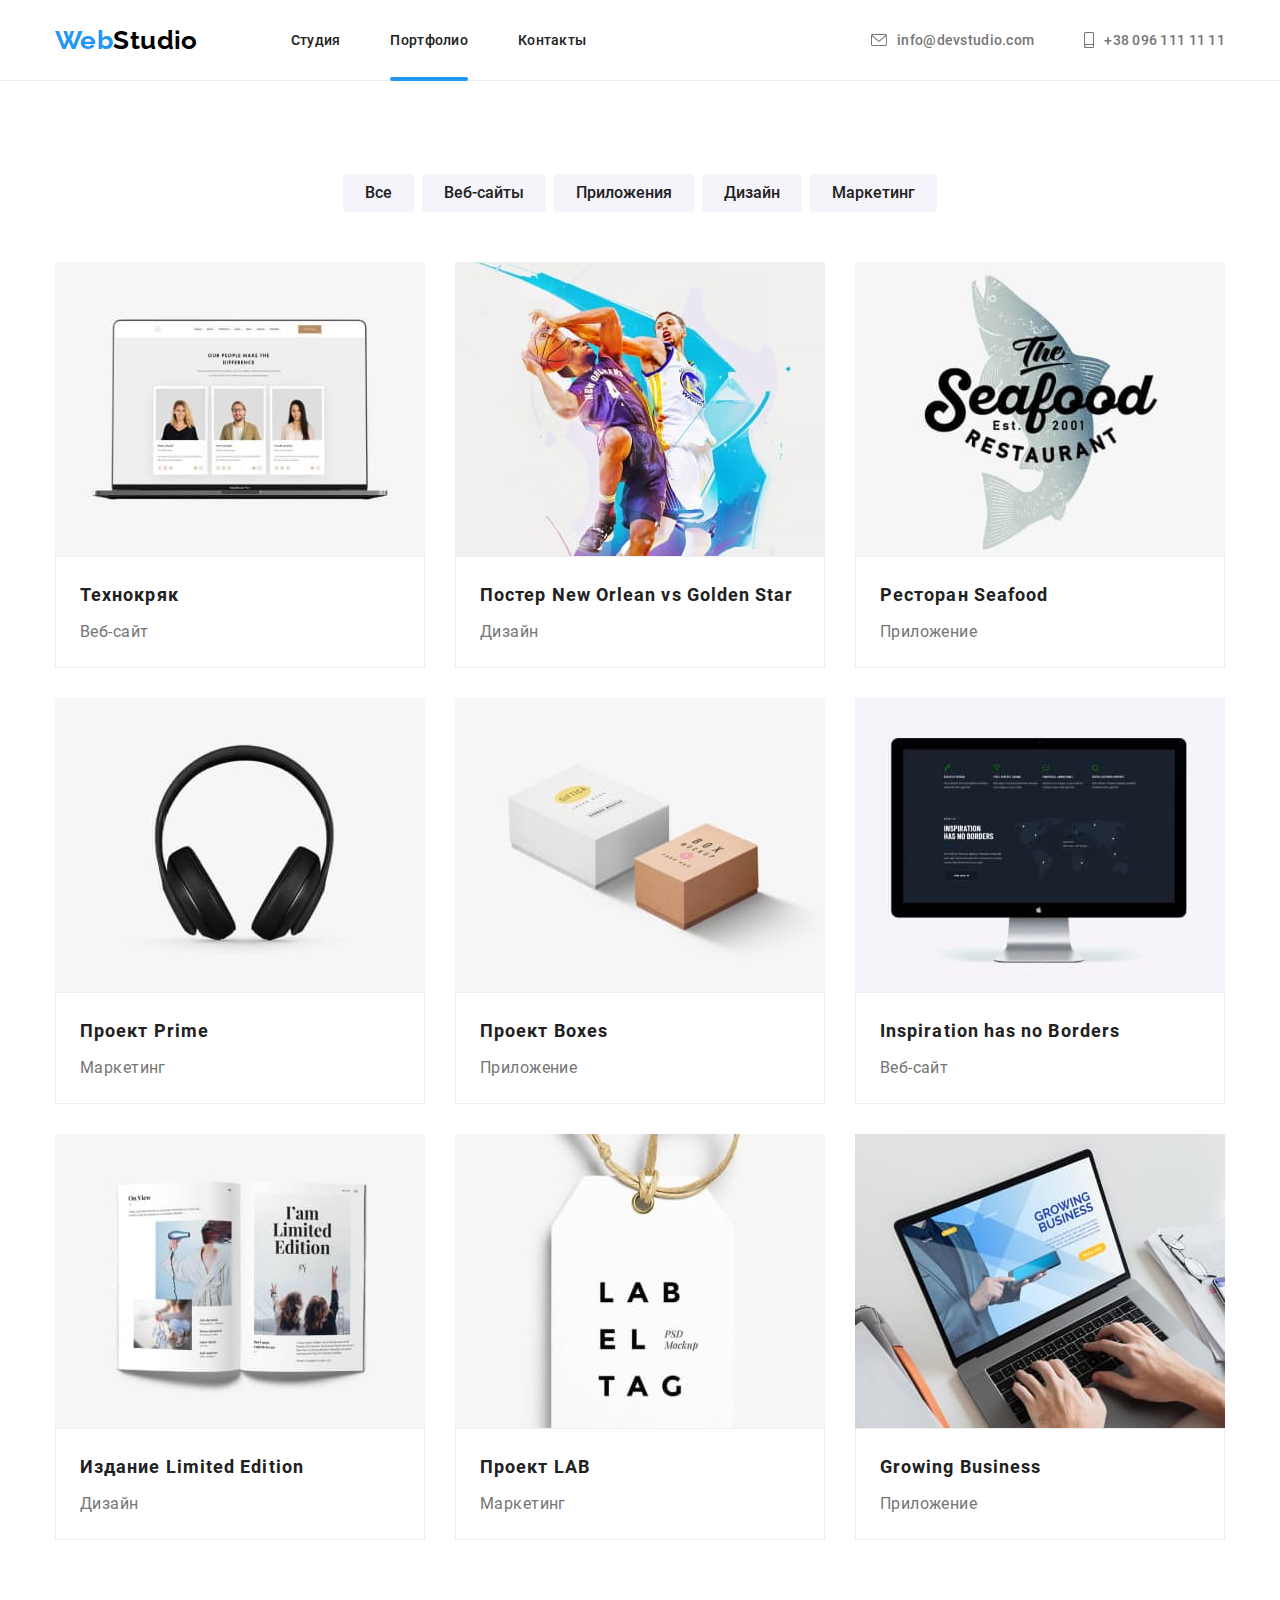
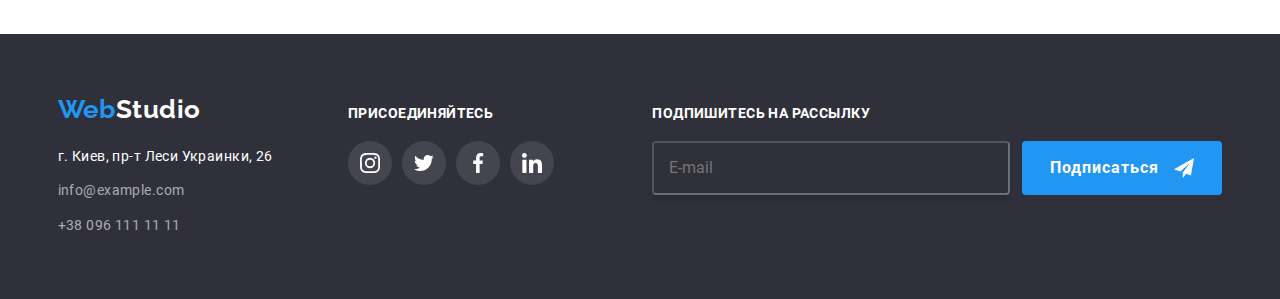
==== commit fc51f60e: "sass-complete" ====
--- a/portfolio.html
+++ b/portfolio.html
@@ -6,12 +6,6 @@
     <meta http-equiv="X-UA-Compatible" content="IE=edge">
     <meta name="viewport" content="width=device-width, initial-scale=1.0">
     <title>Портфолио</title>
-    <link rel="preconnect" href="https://fonts.gstatic.com">
-    <link
-        href="https://fonts.googleapis.com/css2?family=Raleway:wght@700&family=Roboto:wght@400;500;700;900&display=swap"
-        rel="stylesheet">
-    <link rel="stylesheet"
-        href="https://cdnjs.cloudflare.com/ajax/libs/modern-normalize/1.0.0/modern-normalize.min.css">
     <link rel="stylesheet" href="./css/main.min.css">
 </head>
 
@@ -263,7 +257,7 @@
                 </li>
                 <li class="address__item"><a href="mailto:info@example.com"
                         class="link address__contacts">info@example.com</a></li>
-                <li class="address__item"><a href="tel:+380961111111" class="link address-contacts">+38 096 111 11
+                <li class="address__item"><a href="tel:+380961111111" class="link address__contacts">+38 096 111 11
                         11</a></li>
             </ul>
         </div>
--- a/css/main.min.css
+++ b/css/main.min.css
@@ -1,2 +1,2 @@
-.hero__button{background-color:#2196f3;color:#fff;font-family:inherit;font-weight:700;font-size:16px;line-height:1.875;letter-spacing:0.06em;border:0;border-radius:4px;padding:10px 32px;cursor:pointer;-webkit-box-shadow:none;box-shadow:none;-webkit-transition:background-color 250ms cubic-bezier(0.4, 0, 0.2, 1),-webkit-box-shadow 250ms cubic-bezier(0.4, 0, 0.2, 1);transition:background-color 250ms cubic-bezier(0.4, 0, 0.2, 1),-webkit-box-shadow 250ms cubic-bezier(0.4, 0, 0.2, 1);transition:background-color 250ms cubic-bezier(0.4, 0, 0.2, 1),box-shadow 250ms cubic-bezier(0.4, 0, 0.2, 1);transition:background-color 250ms cubic-bezier(0.4, 0, 0.2, 1),box-shadow 250ms cubic-bezier(0.4, 0, 0.2, 1),-webkit-box-shadow 250ms cubic-bezier(0.4, 0, 0.2, 1)}body{color:#757575;font-family:Roboto,sans-serif;font-style:normal;font-weight:400;font-size:14px;line-height:1.846;letter-spacing:0.03em}.container{width:1200px;padding-left:15px;padding-right:15px;margin:0 auto}.section{padding-top:94px;padding-bottom:94px}.link{color:inherit;text-decoration:none;-webkit-transition:color 250ms cubic-bezier(0.4, 0, 0.2, 1);transition:color 250ms cubic-bezier(0.4, 0, 0.2, 1)}.link:hover,.link:focus,.link:active{color:#2196f3}.list{list-style:none;padding:0;margin:0}.foto{display:block;max-width:100%;height:auto}.section__title{text-align:center;color:#212121}.page-header{background-color:#fff;border-bottom:1px solid #ececec}.page-header__container{display:-webkit-box;display:-ms-flexbox;display:flex;-webkit-box-align:center;-ms-flex-align:center;align-items:center}.navigation{display:-webkit-box;display:-ms-flexbox;display:flex;-webkit-box-align:center;-ms-flex-align:center;align-items:center}.navigation__logo{color:#2196f3;font-family:Raleway,sans-serif;font-weight:700;font-size:26px;line-height:1.192}.navigation__logo--dark{color:#000}.navigation__list{display:-webkit-box;display:-ms-flexbox;display:flex;margin-left:93px}.navigation__link{display:block;padding-top:32px;padding-bottom:32px;color:#212121}.navigation__link--curent:visited{color:#2196f3}.navigation__item{position:relative}.navigation__item--current::after{position:absolute;bottom:0;margin-bottom:-1px;content:'';background-color:#2196f3;height:4px;width:100%;border-radius:2px}.contacts{display:-webkit-box;display:-ms-flexbox;display:flex;margin-left:auto}.contacts__link{display:-webkit-box;display:-ms-flexbox;display:flex;-webkit-box-align:center;-ms-flex-align:center;align-items:center;padding-top:32px;padding-bottom:32px;color:#757575}.contacts__icons{display:-webkit-box;display:-ms-flexbox;display:flex;margin-right:10px;fill:currentColor}.navigation__item:not(:first-child),.contacts__item:not(:first-child){margin-left:50px}.navigation__link,.contacts__link{font-weight:500;font-size:14px;line-height:1.142;letter-spacing:0.02em}.hero{padding-top:200px;padding-bottom:200px;background-color:#c4c4c4;background-image:-webkit-gradient(linear, left top, right top, from(rgba(47,48,58,0.4)), to(rgba(47,48,58,0.4))),url(../images/background.jpg);background-image:linear-gradient(to right, rgba(47,48,58,0.4), rgba(47,48,58,0.4)),url(../images/background.jpg);margin-left:auto;margin-right:auto;min-height:600px;max-width:1600px;background-repeat:no-repeat;background-position:center;background-size:cover}.hero__container{display:-webkit-box;display:-ms-flexbox;display:flex;-webkit-box-align:center;-ms-flex-align:center;align-items:center;-webkit-box-orient:vertical;-webkit-box-direction:normal;-ms-flex-direction:column;flex-direction:column}.hero__title{color:#fff;font-weight:900;font-size:44px;line-height:1.364;text-align:center;letter-spacing:0.06em;text-transform:uppercase;margin-top:0;margin-bottom:30px}.hero__button:hover,.hero__button:focus{background-color:#188ce8;-webkit-box-shadow:0px 4px 4px rgba(0,0,0,0.15);box-shadow:0px 4px 4px rgba(0,0,0,0.15)}.section__title--hidden:not(:focus):not(:active){width:1px;height:1px;margin:-1px;border:0;padding:0;white-space:nowrap;-webkit-clip-path:inset(100%);clip-path:inset(100%);clip:rect(0 0 0 0);overflow:hidden}.features{display:-webkit-box;display:-ms-flexbox;display:flex}.features__item:not(:first-child){margin-left:30px}.features__background{height:120px;background-color:#f5f4fa;display:-webkit-box;display:-ms-flexbox;display:flex;-webkit-box-align:center;-ms-flex-align:center;align-items:center;-webkit-box-pack:center;-ms-flex-pack:center;justify-content:center;margin-bottom:30px}.features__icon{width:70px}.features__name{color:#212121}.features__name{font-weight:700;font-size:14px;line-height:1.142;text-transform:uppercase;margin-top:0;margin-bottom:10px}.features__text{font-weight:400;font-size:14px;line-height:1.714;margin:0}.skills{padding-top:0}.section__title{font-weight:700;font-size:36px;line-height:1.167;margin-top:0;margin-bottom:50px;padding-top:0}.skills__list{display:-webkit-box;display:-ms-flexbox;display:flex;-webkit-box-pack:justify;-ms-flex-pack:justify;justify-content:space-between}.skills__item{position:relative}.skills__kind-of-app{position:absolute;bottom:0;display:-webkit-box;display:-ms-flexbox;display:flex;-webkit-box-align:center;-ms-flex-align:center;align-items:center;-webkit-box-pack:center;-ms-flex-pack:center;justify-content:center;width:100%;height:70px;background-color:rgba(47,48,58,0.8)}.skills__text{color:#fff;font-weight:700;font-size:14px;line-height:1.142;text-transform:uppercase}.team{background-color:#f5f4fa}.team__title{margin-bottom:50px}.team__cards{display:-webkit-box;display:-ms-flexbox;display:flex;-webkit-box-orient:vertical;-webkit-box-direction:normal;-ms-flex-direction:column;flex-direction:column}.team__list{display:-webkit-box;display:-ms-flexbox;display:flex;-webkit-box-pack:justify;-ms-flex-pack:justify;justify-content:space-between}.team__card{background-color:#fff;-webkit-box-shadow:0px 1px 3px rgba(0,0,0,0.12),0px 1px 1px rgba(0,0,0,0.14),0px 2px 1px rgba(0,0,0,0.2);box-shadow:0px 1px 3px rgba(0,0,0,0.12),0px 1px 1px rgba(0,0,0,0.14),0px 2px 1px rgba(0,0,0,0.2);border-radius:0px 0px 4px 4px}.team__member-card{padding:30px}.team__profession,.team__member{font-weight:400;font-size:16px;line-height:1.187;text-align:center}.team__member{font-weight:500;margin-top:0;margin-bottom:10px;color:#212121}.team__profession{margin-top:0;margin-bottom:16px}.social-web{display:-webkit-box;display:-ms-flexbox;display:flex;-webkit-box-pack:justify;-ms-flex-pack:justify;justify-content:space-between}.social-web__account{display:-webkit-box;display:-ms-flexbox;display:flex;-webkit-box-align:center;-ms-flex-align:center;align-items:center;-webkit-box-pack:center;-ms-flex-pack:center;justify-content:center;height:44px;width:44px;border-radius:50%;color:#afb1b8;-webkit-transition:background-color 250ms cubic-bezier(0.4, 0, 0.2, 1),color 250ms cubic-bezier(0.4, 0, 0.2, 1);transition:background-color 250ms cubic-bezier(0.4, 0, 0.2, 1),color 250ms cubic-bezier(0.4, 0, 0.2, 1)}.social-web__account:hover,.social-web__account:focus{background-color:#2196f3;color:#fff}.social-web__account--our-media{background-color:rgba(255,255,255,0.1);color:#fff}.social-web__logo{width:20px;height:20px;fill:currentColor}.clientage{display:-webkit-box;display:-ms-flexbox;display:flex;-webkit-box-pack:justify;-ms-flex-pack:justify;justify-content:space-between}.client{display:-webkit-box;display:-ms-flexbox;display:flex;-webkit-box-align:center;-ms-flex-align:center;align-items:center;-webkit-box-pack:center;-ms-flex-pack:center;justify-content:center;border:1px solid #afb1b8;width:170px;height:92px;color:#afb1b8;-webkit-transition:border 250ms cubic-bezier(0.4, 0, 0.2, 1),color 250ms cubic-bezier(0.4, 0, 0.2, 1);transition:border 250ms cubic-bezier(0.4, 0, 0.2, 1),color 250ms cubic-bezier(0.4, 0, 0.2, 1)}.client:hover,.client:focus{border:1px solid #2196f3;color:#2196f3}.client__icon{fill:currentColor}.address{background-color:#2f303a;padding-top:60px;padding-bottom:60px}.address__logo{color:#2196f3;font-family:Raleway,sans-serif;font-weight:700;font-size:26px;line-height:1.192}.address__logo--margin{display:block;margin-bottom:20px}.address__logo--light{color:var(--white)}.address__container{display:-webkit-box;display:-ms-flexbox;display:flex;-webkit-box-align:baseline;-ms-flex-align:baseline;align-items:baseline;-ms-flex-pack:distribute;justify-content:space-around}.address__item:not(:last-child){margin-bottom:9px}.address__location,.address__contacts{font-weight:400;font-size:14px;line-height:1.714}.address__location{color:#fff}.address__contacts{color:rgba(255,255,255,0.6)}.social-media{width:206px;margin-left:70px}.social-media__title,.our-mail__title{color:#fff;margin-top:0;margin-bottom:20px;font-weight:700;font-size:14px;line-height:1.142;text-transform:uppercase}.our-mail{width:570px;margin-left:93px}.our-mail__form{display:-webkit-box;display:-ms-flexbox;display:flex}.our-mail__input{width:358px;margin-right:12px;border-radius:4px;padding:15px;font-weight:400;font-size:16px;line-height:1.25;color:rgba(255,255,255,0.6);border-color:rgba(255,255,255,0.3);background-color:#2f303a;-webkit-box-shadow:0px 4px 4px rgba(0,0,0,0.15);box-shadow:0px 4px 4px rgba(0,0,0,0.15)}.our-mail__button{display:-webkit-box;display:-ms-flexbox;display:flex;-webkit-box-align:center;-ms-flex-align:center;align-items:center;-webkit-box-pack:justify;-ms-flex-pack:justify;justify-content:space-between;padding:10px 28px;width:200px;font-family:inherit;font-weight:700;font-size:16px;line-height:1.875;letter-spacing:0.06em;border-radius:4px;color:#fff;background-color:#2196f3;border:0;-webkit-box-shadow:none;box-shadow:none;-webkit-transition:-webkit-box-shadow 250ms cubic-bezier(0.4, 0, 0.2, 1);transition:-webkit-box-shadow 250ms cubic-bezier(0.4, 0, 0.2, 1);transition:box-shadow 250ms cubic-bezier(0.4, 0, 0.2, 1);transition:box-shadow 250ms cubic-bezier(0.4, 0, 0.2, 1), -webkit-box-shadow 250ms cubic-bezier(0.4, 0, 0.2, 1)}.our-mail__button:hover,.our-mail__button:focus{-webkit-box-shadow:0px 4px 4px rgba(0,0,0,0.15);box-shadow:0px 4px 4px rgba(0,0,0,0.15);cursor:pointer}
+/*! modern-normalize v1.1.0 | MIT License | https://github.com/sindresorhus/modern-normalize */*,::before,::after{-webkit-box-sizing:border-box;box-sizing:border-box}html{line-height:1.15;-webkit-text-size-adjust:100%;-moz-tab-size:4;-o-tab-size:4;tab-size:4}body{margin:0;font-family:'Roboto', sans-serif}hr{height:0;color:inherit}abbr[title]{-webkit-text-decoration:underline dotted;text-decoration:underline dotted}b,strong{font-weight:bolder}code,kbd,samp,pre{font-family:ui-monospace, SFMono-Regular, Consolas, 'Liberation Mono', Menlo, monospace;font-size:1em}small{font-size:80%}sub,sup{font-size:75%;line-height:0;position:relative;vertical-align:baseline}sub{bottom:-0.25em}sup{top:-0.5em}table{text-indent:0;border-color:inherit}button,input,optgroup,select,textarea{font-family:inherit;font-size:100%;line-height:1.15;margin:0}button,select{text-transform:none}button,[type='button'],[type='reset'],[type='submit']{-webkit-appearance:button}::-moz-focus-inner{border-style:none;padding:0}:-moz-focusring{outline:1px dotted ButtonText}:-moz-ui-invalid{box-shadow:none}legend{padding:0}progress{vertical-align:baseline}::-webkit-inner-spin-button,::-webkit-outer-spin-button{height:auto}[type='search']{-webkit-appearance:textfield;outline-offset:-2px}::-webkit-search-decoration{-webkit-appearance:none}::-webkit-file-upload-button{-webkit-appearance:button;font:inherit}summary{display:list-item}a{text-decoration:none}ul{list-style:none;padding:0;margin:0}link{text-decoration:none}@font-face{font-family:'Roboto';font-style:normal;font-weight:400;src:url("../fonts/roboto-v27-latin_cyrillic-regular.eot");src:local(""),url("../fonts/roboto-v27-latin_cyrillic-regular.eot?#iefix") format("embedded-opentype"),url("../fonts/roboto-v27-latin_cyrillic-regular.woff2") format("woff2"),url("../fonts/roboto-v27-latin_cyrillic-regular.woff") format("woff"),url("../fonts/roboto-v27-latin_cyrillic-regular.ttf") format("truetype"),url("../fonts/roboto-v27-latin_cyrillic-regular.svg#Roboto") format("svg")}@font-face{font-family:'Roboto';font-style:normal;font-weight:500;src:url("../fonts/roboto-v27-latin_cyrillic-500.eot");src:local(""),url("../fonts/roboto-v27-latin_cyrillic-500.eot?#iefix") format("embedded-opentype"),url("../fonts/roboto-v27-latin_cyrillic-500.woff2") format("woff2"),url("../fonts/roboto-v27-latin_cyrillic-500.woff") format("woff"),url("../fonts/roboto-v27-latin_cyrillic-500.ttf") format("truetype"),url("../fonts/roboto-v27-latin_cyrillic-500.svg#Roboto") format("svg")}@font-face{font-family:'Roboto';font-style:normal;font-weight:700;src:url("../fonts/roboto-v27-latin_cyrillic-700.eot");src:local(""),url("../fonts/roboto-v27-latin_cyrillic-700.eot?#iefix") format("embedded-opentype"),url("../fonts/roboto-v27-latin_cyrillic-700.woff2") format("woff2"),url("../fonts/roboto-v27-latin_cyrillic-700.woff") format("woff"),url("../fonts/roboto-v27-latin_cyrillic-700.ttf") format("truetype"),url("../fonts/roboto-v27-latin_cyrillic-700.svg#Roboto") format("svg")}@font-face{font-family:'Roboto';font-style:normal;font-weight:900;src:url("../fonts/roboto-v27-latin_cyrillic-900.eot");src:local(""),url("../fonts/roboto-v27-latin_cyrillic-900.eot?#iefix") format("embedded-opentype"),url("../fonts/roboto-v27-latin_cyrillic-900.woff2") format("woff2"),url("../fonts/roboto-v27-latin_cyrillic-900.woff") format("woff"),url("../fonts/roboto-v27-latin_cyrillic-900.ttf") format("truetype"),url("../fonts/roboto-v27-latin_cyrillic-900.svg#Roboto") format("svg")}@font-face{font-family:'Raleway';font-style:normal;font-weight:400;src:url("../fonts/raleway-v22-latin-regular.eot");src:local(""),url("../fonts/raleway-v22-latin-regular.eot?#iefix") format("embedded-opentype"),url("../fonts/raleway-v22-latin-regular.woff2") format("woff2"),url("../fonts/raleway-v22-latin-regular.woff") format("woff"),url("../fonts/raleway-v22-latin-regular.ttf") format("truetype"),url("../fonts/raleway-v22-latin-regular.svg#Raleway") format("svg")}@font-face{font-family:'Raleway';font-style:normal;font-weight:700;src:url("../fonts/raleway-v22-latin-700.eot");src:local(""),url("../fonts/raleway-v22-latin-700.eot?#iefix") format("embedded-opentype"),url("../fonts/raleway-v22-latin-700.woff2") format("woff2"),url("../fonts/raleway-v22-latin-700.woff") format("woff"),url("../fonts/raleway-v22-latin-700.ttf") format("truetype"),url("../fonts/raleway-v22-latin-700.svg#Raleway") format("svg")}.hero__button,.modal__submit-button{background-color:#2196f3;color:#fff;font-family:inherit;font-weight:700;font-size:16px;line-height:1.875;letter-spacing:0.06em;border:0;border-radius:4px;padding:10px 32px;cursor:pointer;-webkit-box-shadow:none;box-shadow:none;-webkit-transition:background-color 250ms cubic-bezier(0.4, 0, 0.2, 1),-webkit-box-shadow 250ms cubic-bezier(0.4, 0, 0.2, 1);transition:background-color 250ms cubic-bezier(0.4, 0, 0.2, 1),-webkit-box-shadow 250ms cubic-bezier(0.4, 0, 0.2, 1);transition:background-color 250ms cubic-bezier(0.4, 0, 0.2, 1),box-shadow 250ms cubic-bezier(0.4, 0, 0.2, 1);transition:background-color 250ms cubic-bezier(0.4, 0, 0.2, 1),box-shadow 250ms cubic-bezier(0.4, 0, 0.2, 1),-webkit-box-shadow 250ms cubic-bezier(0.4, 0, 0.2, 1)}body{color:#757575;font-family:Roboto,sans-serif;font-style:normal;font-weight:400;font-size:14px;line-height:1.846;letter-spacing:0.03em}.container{width:1200px;padding-left:15px;padding-right:15px;margin:0 auto}.section{padding-top:94px;padding-bottom:94px}.link{color:inherit;text-decoration:none;-webkit-transition:color 250ms cubic-bezier(0.4, 0, 0.2, 1);transition:color 250ms cubic-bezier(0.4, 0, 0.2, 1)}.link:hover,.link:focus,.link:active{color:#2196f3}.list{list-style:none;padding:0;margin:0}.foto{display:block;max-width:100%;height:auto}.section__title{text-align:center;color:#212121}.page-header{background-color:#fff;border-bottom:1px solid #ececec}.page-header__container{display:-webkit-box;display:-ms-flexbox;display:flex;-webkit-box-align:center;-ms-flex-align:center;align-items:center}.navigation{display:-webkit-box;display:-ms-flexbox;display:flex;-webkit-box-align:center;-ms-flex-align:center;align-items:center}.navigation__logo{color:#2196f3;font-family:Raleway,sans-serif;font-weight:700;font-size:26px;line-height:1.192}.navigation__logo--dark{color:#000}.navigation__list{display:-webkit-box;display:-ms-flexbox;display:flex;margin-left:93px}.navigation__link{display:block;padding-top:32px;padding-bottom:32px;color:#212121}.navigation__link--curent:visited{color:#2196f3}.navigation__item{position:relative}.navigation__item--current::after{position:absolute;bottom:0;margin-bottom:-1px;content:'';background-color:#2196f3;height:4px;width:100%;border-radius:2px}.contacts{display:-webkit-box;display:-ms-flexbox;display:flex;margin-left:auto}.contacts__link{display:-webkit-box;display:-ms-flexbox;display:flex;-webkit-box-align:center;-ms-flex-align:center;align-items:center;padding-top:32px;padding-bottom:32px;color:#757575}.contacts__icons{display:-webkit-box;display:-ms-flexbox;display:flex;margin-right:10px;fill:currentColor}.navigation__item:not(:first-child),.contacts__item:not(:first-child){margin-left:50px}.navigation__link,.contacts__link{font-weight:500;font-size:14px;line-height:1.142;letter-spacing:0.02em}.hero{padding-top:200px;padding-bottom:200px;background-color:#c4c4c4;background-image:-webkit-gradient(linear, left top, right top, from(rgba(47,48,58,0.4)), to(rgba(47,48,58,0.4))),url(../images/background.jpg);background-image:linear-gradient(to right, rgba(47,48,58,0.4), rgba(47,48,58,0.4)),url(../images/background.jpg);margin-left:auto;margin-right:auto;min-height:600px;max-width:1600px;background-repeat:no-repeat;background-position:center;background-size:cover}.hero__container{display:-webkit-box;display:-ms-flexbox;display:flex;-webkit-box-align:center;-ms-flex-align:center;align-items:center;-webkit-box-orient:vertical;-webkit-box-direction:normal;-ms-flex-direction:column;flex-direction:column}.hero__title{color:#fff;font-weight:900;font-size:44px;line-height:1.364;text-align:center;letter-spacing:0.06em;text-transform:uppercase;margin-top:0;margin-bottom:30px}.hero__button:hover,.hero__button:focus{background-color:#188ce8;-webkit-box-shadow:0px 4px 4px rgba(0,0,0,0.15);box-shadow:0px 4px 4px rgba(0,0,0,0.15)}.section__title--hidden:not(:focus):not(:active){width:1px;height:1px;margin:-1px;border:0;padding:0;white-space:nowrap;-webkit-clip-path:inset(100%);clip-path:inset(100%);clip:rect(0 0 0 0);overflow:hidden}.features{display:-webkit-box;display:-ms-flexbox;display:flex}.features__item:not(:first-child){margin-left:30px}.features__background{height:120px;background-color:#f5f4fa;display:-webkit-box;display:-ms-flexbox;display:flex;-webkit-box-align:center;-ms-flex-align:center;align-items:center;-webkit-box-pack:center;-ms-flex-pack:center;justify-content:center;margin-bottom:30px}.features__icon{width:70px}.features__name{color:#212121}.features__name{font-weight:700;font-size:14px;line-height:1.142;text-transform:uppercase;margin-top:0;margin-bottom:10px}.features__text{font-weight:400;font-size:14px;line-height:1.714;margin:0}.skills{padding-top:0}.section__title{font-weight:700;font-size:36px;line-height:1.167;margin-top:0;margin-bottom:50px;padding-top:0}.skills__list{display:-webkit-box;display:-ms-flexbox;display:flex;-webkit-box-pack:justify;-ms-flex-pack:justify;justify-content:space-between}.skills__item{position:relative}.skills__kind-of-app{position:absolute;bottom:0;left:0;display:-webkit-box;display:-ms-flexbox;display:flex;-webkit-box-align:center;-ms-flex-align:center;align-items:center;-webkit-box-pack:center;-ms-flex-pack:center;justify-content:center;width:100%;height:70px;background-color:rgba(47,48,58,0.8)}.skills__text{color:#fff;font-weight:700;font-size:14px;line-height:1.142;text-transform:uppercase}.team{background-color:#f5f4fa}.team__title{margin-bottom:50px}.team__cards{display:-webkit-box;display:-ms-flexbox;display:flex;-webkit-box-orient:vertical;-webkit-box-direction:normal;-ms-flex-direction:column;flex-direction:column}.team__list{display:-webkit-box;display:-ms-flexbox;display:flex;-webkit-box-pack:justify;-ms-flex-pack:justify;justify-content:space-between}.team__card{background-color:#fff;-webkit-box-shadow:0px 1px 3px rgba(0,0,0,0.12),0px 1px 1px rgba(0,0,0,0.14),0px 2px 1px rgba(0,0,0,0.2);box-shadow:0px 1px 3px rgba(0,0,0,0.12),0px 1px 1px rgba(0,0,0,0.14),0px 2px 1px rgba(0,0,0,0.2);border-radius:0px 0px 4px 4px}.team__member-card{padding:30px}.team__profession,.team__member{font-weight:400;font-size:16px;line-height:1.187;text-align:center}.team__member{font-weight:500;margin-top:0;margin-bottom:10px;color:#212121}.team__profession{margin-top:0;margin-bottom:16px}.social-web{display:-webkit-box;display:-ms-flexbox;display:flex;-webkit-box-pack:justify;-ms-flex-pack:justify;justify-content:space-between}.social-web__account{display:-webkit-box;display:-ms-flexbox;display:flex;-webkit-box-align:center;-ms-flex-align:center;align-items:center;-webkit-box-pack:center;-ms-flex-pack:center;justify-content:center;height:44px;width:44px;border-radius:50%;color:#afb1b8;-webkit-transition:background-color 250ms cubic-bezier(0.4, 0, 0.2, 1),color 250ms cubic-bezier(0.4, 0, 0.2, 1);transition:background-color 250ms cubic-bezier(0.4, 0, 0.2, 1),color 250ms cubic-bezier(0.4, 0, 0.2, 1)}.social-web__account:hover,.social-web__account:focus{background-color:#2196f3;color:#fff}.social-web__account--our-media{background-color:rgba(255,255,255,0.1);color:#fff}.social-web__logo{width:20px;height:20px;fill:currentColor}.clientage{display:-webkit-box;display:-ms-flexbox;display:flex;-webkit-box-pack:justify;-ms-flex-pack:justify;justify-content:space-between}.client{display:-webkit-box;display:-ms-flexbox;display:flex;-webkit-box-align:center;-ms-flex-align:center;align-items:center;-webkit-box-pack:center;-ms-flex-pack:center;justify-content:center;border:1px solid #afb1b8;width:170px;height:92px;color:#afb1b8;-webkit-transition:border 250ms cubic-bezier(0.4, 0, 0.2, 1),color 250ms cubic-bezier(0.4, 0, 0.2, 1);transition:border 250ms cubic-bezier(0.4, 0, 0.2, 1),color 250ms cubic-bezier(0.4, 0, 0.2, 1)}.client:hover,.client:focus{border:1px solid #2196f3;color:#2196f3}.client__icon{fill:currentColor}.address{background-color:#2f303a;padding-top:60px;padding-bottom:60px}.address__logo{color:#2196f3;font-family:Raleway,sans-serif;font-weight:700;font-size:26px;line-height:1.192}.address__logo--margin{display:block;margin-bottom:20px}.address__logo--light{color:#fff}.address__container{display:-webkit-box;display:-ms-flexbox;display:flex;-webkit-box-align:baseline;-ms-flex-align:baseline;align-items:baseline;-ms-flex-pack:distribute;justify-content:space-around}.address__item:not(:last-child){margin-bottom:9px}.address__location,.address__contacts{font-weight:400;font-size:14px;line-height:1.714;font-style:normal}.address__location{color:#fff}.address__contacts{color:rgba(255,255,255,0.6)}.social-media{width:206px;margin-left:70px}.social-media__title,.our-mail__title{color:#fff;margin-top:0;margin-bottom:20px;font-weight:700;font-size:14px;line-height:1.142;text-transform:uppercase}.our-mail{width:570px;margin-left:93px}.our-mail__form{display:-webkit-box;display:-ms-flexbox;display:flex}.our-mail__input{width:358px;margin-right:12px;border-radius:4px;padding:15px;font-weight:400;font-size:16px;line-height:1.25;color:rgba(255,255,255,0.6);border-color:rgba(255,255,255,0.3);background-color:#2f303a;-webkit-box-shadow:0px 4px 4px rgba(0,0,0,0.15);box-shadow:0px 4px 4px rgba(0,0,0,0.15)}.our-mail__button{display:-webkit-box;display:-ms-flexbox;display:flex;-webkit-box-align:center;-ms-flex-align:center;align-items:center;-webkit-box-pack:justify;-ms-flex-pack:justify;justify-content:space-between;padding:10px 28px;width:200px;font-family:inherit;font-weight:700;font-size:16px;line-height:1.875;letter-spacing:0.06em;border-radius:4px;color:#fff;background-color:#2196f3;border:0;-webkit-box-shadow:none;box-shadow:none;-webkit-transition:-webkit-box-shadow 250ms cubic-bezier(0.4, 0, 0.2, 1);transition:-webkit-box-shadow 250ms cubic-bezier(0.4, 0, 0.2, 1);transition:box-shadow 250ms cubic-bezier(0.4, 0, 0.2, 1);transition:box-shadow 250ms cubic-bezier(0.4, 0, 0.2, 1), -webkit-box-shadow 250ms cubic-bezier(0.4, 0, 0.2, 1)}.our-mail__button:hover,.our-mail__button:focus{-webkit-box-shadow:0px 4px 4px rgba(0,0,0,0.15);box-shadow:0px 4px 4px rgba(0,0,0,0.15);cursor:pointer}.filter{display:-webkit-box;display:-ms-flexbox;display:flex;-webkit-box-pack:center;-ms-flex-pack:center;justify-content:center;margin-bottom:50px}.filter__item:not(:first-child){margin-left:8px}.filter__button{color:#212121;background-color:#f5f4fa;font-family:inherit;font-weight:500;font-size:16px;line-height:1.625;text-align:center;border:0;border-radius:4px;padding:6px 22px;cursor:pointer;-webkit-transition:background-color 250ms cubic-bezier(0.4, 0, 0.2, 1),color 250ms cubic-bezier(0.4, 0, 0.2, 1),-webkit-box-shadow 250ms cubic-bezier(0.4, 0, 0.2, 1);transition:background-color 250ms cubic-bezier(0.4, 0, 0.2, 1),color 250ms cubic-bezier(0.4, 0, 0.2, 1),-webkit-box-shadow 250ms cubic-bezier(0.4, 0, 0.2, 1);transition:background-color 250ms cubic-bezier(0.4, 0, 0.2, 1),color 250ms cubic-bezier(0.4, 0, 0.2, 1),box-shadow 250ms cubic-bezier(0.4, 0, 0.2, 1);transition:background-color 250ms cubic-bezier(0.4, 0, 0.2, 1),color 250ms cubic-bezier(0.4, 0, 0.2, 1),box-shadow 250ms cubic-bezier(0.4, 0, 0.2, 1),-webkit-box-shadow 250ms cubic-bezier(0.4, 0, 0.2, 1)}.filter__button:hover,.filter__button:focus{background-color:#2196f3;color:#fff;-webkit-box-shadow:0px 3px 1px rgba(0,0,0,0.1),0px 1px 2px rgba(0,0,0,0.08),0px 2px 2px rgba(0,0,0,0.12);box-shadow:0px 3px 1px rgba(0,0,0,0.1),0px 1px 2px rgba(0,0,0,0.08),0px 2px 2px rgba(0,0,0,0.12)}.projects{display:-webkit-box;display:-ms-flexbox;display:flex;-ms-flex-wrap:wrap;flex-wrap:wrap;margin-left:-30px;margin-top:-30px}.projects__item{-ms-flex-preferred-size:calc(100% / 3 - 30px);flex-basis:calc(100% / 3 - 30px);margin-left:30px;margin-top:30px}.projects__container{-webkit-transition:cursor 250ms cubic-bezier(0.4, 0, 0.2, 1),-webkit-box-shadow 250ms cubic-bezier(0.4, 0, 0.2, 1);transition:cursor 250ms cubic-bezier(0.4, 0, 0.2, 1),-webkit-box-shadow 250ms cubic-bezier(0.4, 0, 0.2, 1);transition:box-shadow 250ms cubic-bezier(0.4, 0, 0.2, 1),cursor 250ms cubic-bezier(0.4, 0, 0.2, 1);transition:box-shadow 250ms cubic-bezier(0.4, 0, 0.2, 1),cursor 250ms cubic-bezier(0.4, 0, 0.2, 1),-webkit-box-shadow 250ms cubic-bezier(0.4, 0, 0.2, 1)}.projects__link:hover .projects__container,.projects__link:focus .projects__container{-webkit-box-shadow:0px 1px 1px rgba(0,0,0,0.12),0px 4px 4px rgba(0,0,0,0.06),1px 4px 6px rgba(0,0,0,0.16);box-shadow:0px 1px 1px rgba(0,0,0,0.12),0px 4px 4px rgba(0,0,0,0.06),1px 4px 6px rgba(0,0,0,0.16);cursor:pointer}.projects__presentation{border:1px solid #eee;background-color:#fff;padding:20px 24px}.projects__name{font-weight:700;font-size:18px;line-height:2;letter-spacing:0.06em;margin-top:0;margin-bottom:4px;color:#212121}.projects__option{font-weight:400;font-size:16px;line-height:1.875;margin-top:0;margin-bottom:0;color:#757575}.projects__card{position:relative;overflow:hidden}.projects__description{position:absolute;top:0;left:0;width:100%;height:100%;padding:63px 24px;background-color:rgba(33,150,243,0.9);opacity:0;-webkit-transform:translateY(100%);transform:translateY(100%);-webkit-transition:opacity 250ms cubic-bezier(0.4, 0, 0.2, 1),-webkit-transform 250ms cubic-bezier(0.4, 0, 0.2, 1);transition:opacity 250ms cubic-bezier(0.4, 0, 0.2, 1),-webkit-transform 250ms cubic-bezier(0.4, 0, 0.2, 1);transition:transform 250ms cubic-bezier(0.4, 0, 0.2, 1),opacity 250ms cubic-bezier(0.4, 0, 0.2, 1);transition:transform 250ms cubic-bezier(0.4, 0, 0.2, 1),opacity 250ms cubic-bezier(0.4, 0, 0.2, 1),-webkit-transform 250ms cubic-bezier(0.4, 0, 0.2, 1)}.projects__link:hover .projects__description,.projects__link:focus .projects__description{overflow:auto;opacity:1;-webkit-transform:translateY(0);transform:translateY(0)}.projects__text{font-weight:400;font-size:18px;line-height:1.556;color:#fff}.backdrop{position:fixed;top:0;left:0;width:100%;height:100%;background-color:rgba(0,0,0,0.2);opacity:1;-webkit-transition:opacity 250ms cubic-bezier(0.4, 0, 0.2, 1);transition:opacity 250ms cubic-bezier(0.4, 0, 0.2, 1)}.backdrop.is-hidden{opacity:0;pointer-events:none}.backdrop.is-hidden .modal{-webkit-transform:translate(-50%, -50%) scale(0.8);transform:translate(-50%, -50%) scale(0.8)}.modal{position:absolute;top:50%;left:50%;-webkit-transform:translate(-50%, -50%) scale(1);transform:translate(-50%, -50%) scale(1);width:528px;border-radius:4px;padding:40px;background-color:#fff;-webkit-box-shadow:0px 1px 3px rgba(0,0,0,0.12),0px 1px 1px rgba(0,0,0,0.14),0px 2px 1px rgba(0,0,0,0.2);box-shadow:0px 1px 3px rgba(0,0,0,0.12),0px 1px 1px rgba(0,0,0,0.14),0px 2px 1px rgba(0,0,0,0.2);-webkit-transition:tranform 250ms cubic-bezier(0.4, 0, 0.2, 1);transition:tranform 250ms cubic-bezier(0.4, 0, 0.2, 1)}.modal__button{position:absolute;top:8px;right:8px}.close{display:-webkit-box;display:-ms-flexbox;display:flex;-webkit-box-align:center;-ms-flex-align:center;align-items:center;-webkit-box-pack:center;-ms-flex-pack:center;justify-content:center;width:30px;height:30px;border-radius:50%;border:1px solid rgba(0,0,0,0.1);background-color:#fff;-webkit-transition:background-color 250ms cubic-bezier(0.4, 0, 0.2, 1),fill 250ms cubic-bezier(0.4, 0, 0.2, 1);transition:background-color 250ms cubic-bezier(0.4, 0, 0.2, 1),fill 250ms cubic-bezier(0.4, 0, 0.2, 1)}.close:hover,.close:focus{cursor:pointer;fill:#2196f3}.form{position:relative;display:-webkit-box;display:-ms-flexbox;display:flex;-webkit-box-orient:vertical;-webkit-box-direction:normal;-ms-flex-direction:column;flex-direction:column}.form__list:last-child{margin-bottom:20px}.form__item{display:-webkit-box;display:-ms-flexbox;display:flex;-webkit-box-orient:vertical;-webkit-box-direction:normal;-ms-flex-direction:column;flex-direction:column;font-weight:400;font-size:12px;line-height:1.167;letter-spacing:0.01em}.form__item:not(:last-child){margin-bottom:10px}.form__icon-position{position:relative}.form__user-text{height:40px;width:100%;padding:12px 11px;padding-left:42px;border:1px solid rgba(33,33,33,0.2);border-radius:4px}.form__user-text:hover,.form__user-text:focus{cursor:pointer;border-color:#2196f3;outline:none}.form__user-text:focus+.form__icon,.form__user-text:hover+.form__icon{fill:#2196f3}.form__icon{position:absolute;top:50%;left:12px;-webkit-transform:translateY(-50%);transform:translateY(-50%)}.form__comment{height:120px;padding:12px 16px;border:1px solid rgba(33,33,33,0.2);border-radius:4px;resize:none}.form__comment::-webkit-input-placeholder{color:rgba(117,117,117,0.5);font-weight:400;font-size:14px;line-height:1.142;letter-spacing:0.01em}.form__comment:-ms-input-placeholder{color:rgba(117,117,117,0.5);font-weight:400;font-size:14px;line-height:1.142;letter-spacing:0.01em}.form__comment::-ms-input-placeholder{color:rgba(117,117,117,0.5);font-weight:400;font-size:14px;line-height:1.142;letter-spacing:0.01em}.form__comment::placeholder{color:rgba(117,117,117,0.5);font-weight:400;font-size:14px;line-height:1.142;letter-spacing:0.01em}.form__comment:focus,.form__comment:hover{cursor:pointer;border-color:#2196f3;outline:none}.form__title{margin-top:0;margin-bottom:12px;font-weight:700;font-size:20px;line-height:1.15;text-align:center;color:#212121}.form-button{padding:10px 55px;-webkit-box-shadow:0px 4px 4px rgba(0,0,0,0.15);box-shadow:0px 4px 4px rgba(0,0,0,0.15)}.agreement{display:-webkit-box;display:-ms-flexbox;display:flex;-webkit-box-align:center;-ms-flex-align:center;align-items:center;-webkit-box-pack:center;-ms-flex-pack:center;justify-content:center;margin-bottom:30px;font-weight:400;font-size:14px;line-height:1.714;cursor:pointer}.agreement__checkbox{position:absolute;width:1px;height:1px;margin:-1px;border:0;padding:0;clip:rect(0 0 0 0);overflow:hidden}.agreement__icon{display:inline-block;margin-right:7px;border:2px solid #212121;border-radius:2px;background-color:#fff;background-origin:border-box;-webkit-transition:background-color 250ms cubic-bezier(0.4, 0, 0.2, 1);transition:background-color 250ms cubic-bezier(0.4, 0, 0.2, 1)}.agreement__checkbox:checked ~ .agreement__icon{background-color:#2196f3;border-color:#2196f3}.agreement__link{-webkit-text-decoration-line:underline;text-decoration-line:underline;color:#2196f3;font-weight:400;font-size:14px;line-height:1.714}.modal__form-submit{display:-webkit-box;display:-ms-flexbox;display:flex;-webkit-box-align:center;-ms-flex-align:center;align-items:center;-webkit-box-pack:center;-ms-flex-pack:center;justify-content:center}.modal__submit-button:hover,.modal__submit-button:focus{background-color:#188ce8;-webkit-box-shadow:0px 4px 4px rgba(0,0,0,0.15);box-shadow:0px 4px 4px rgba(0,0,0,0.15)}
 /*# sourceMappingURL=main.min.css.map */